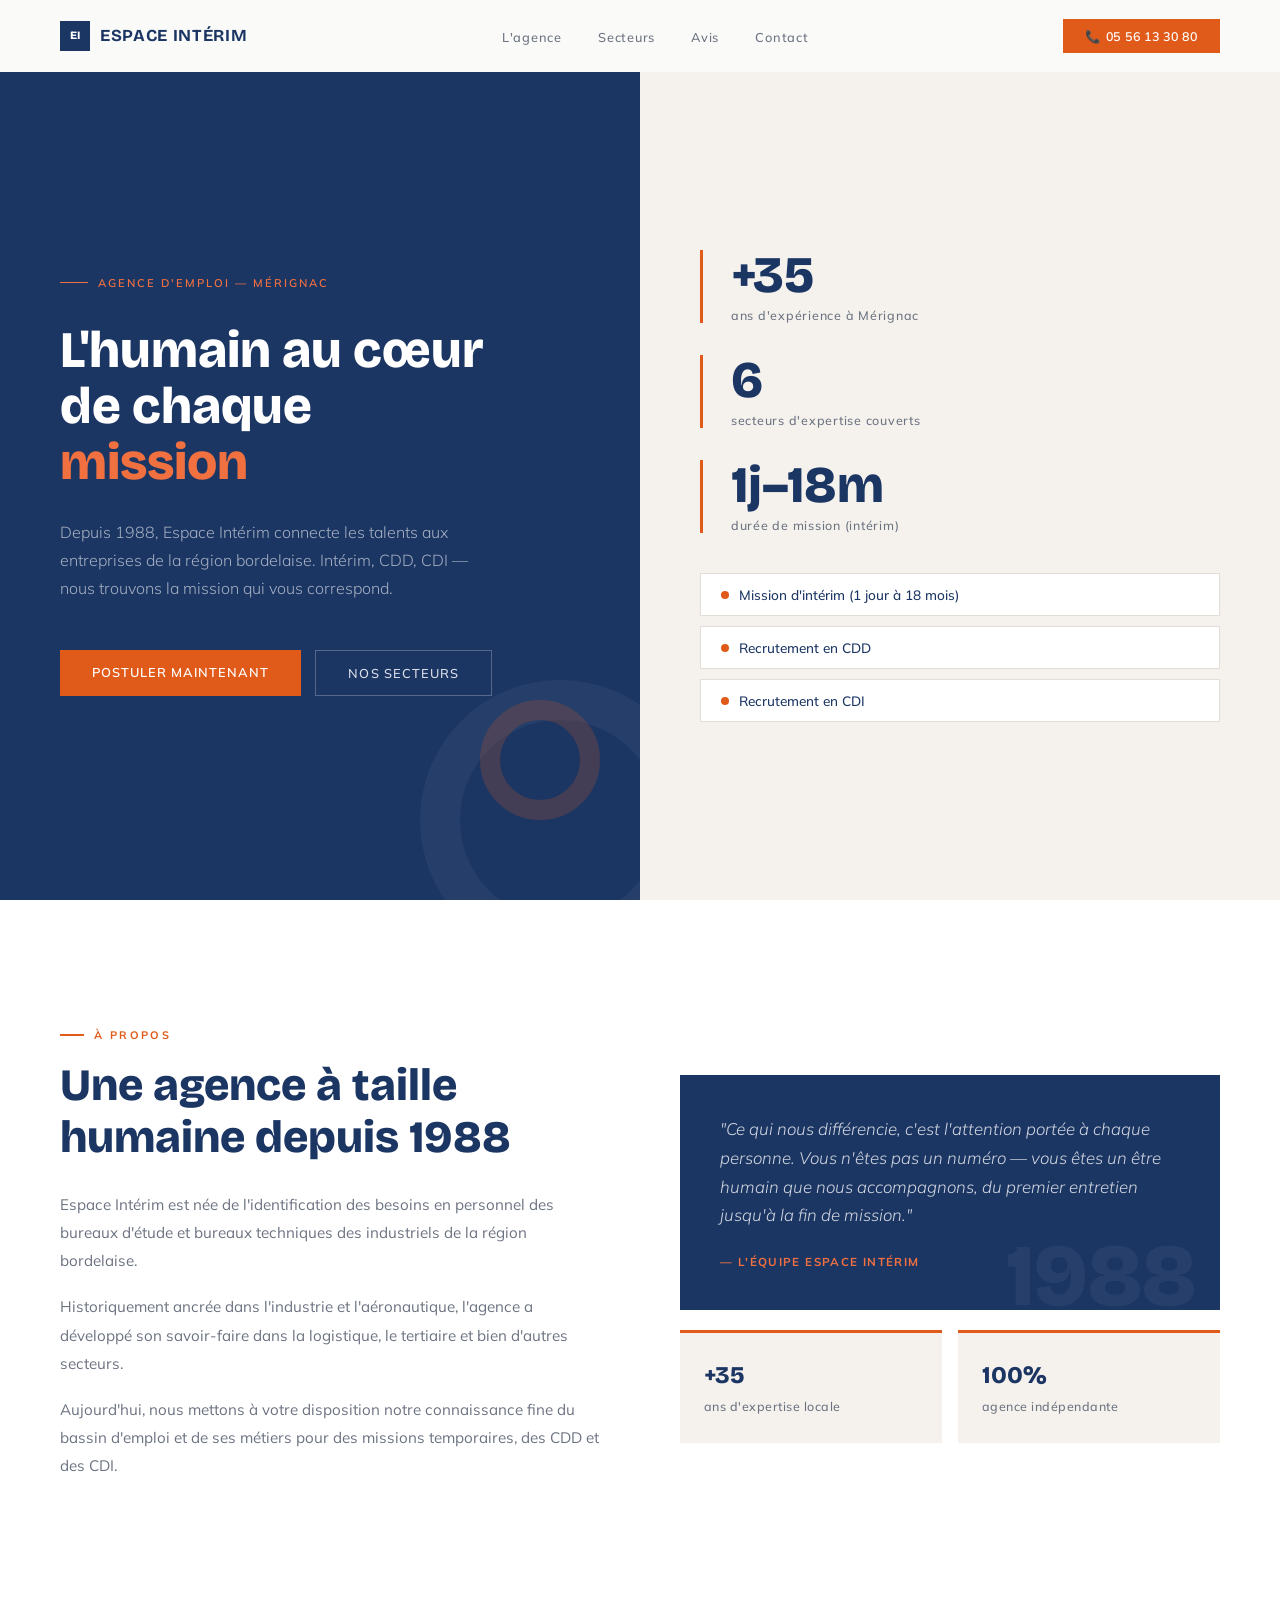
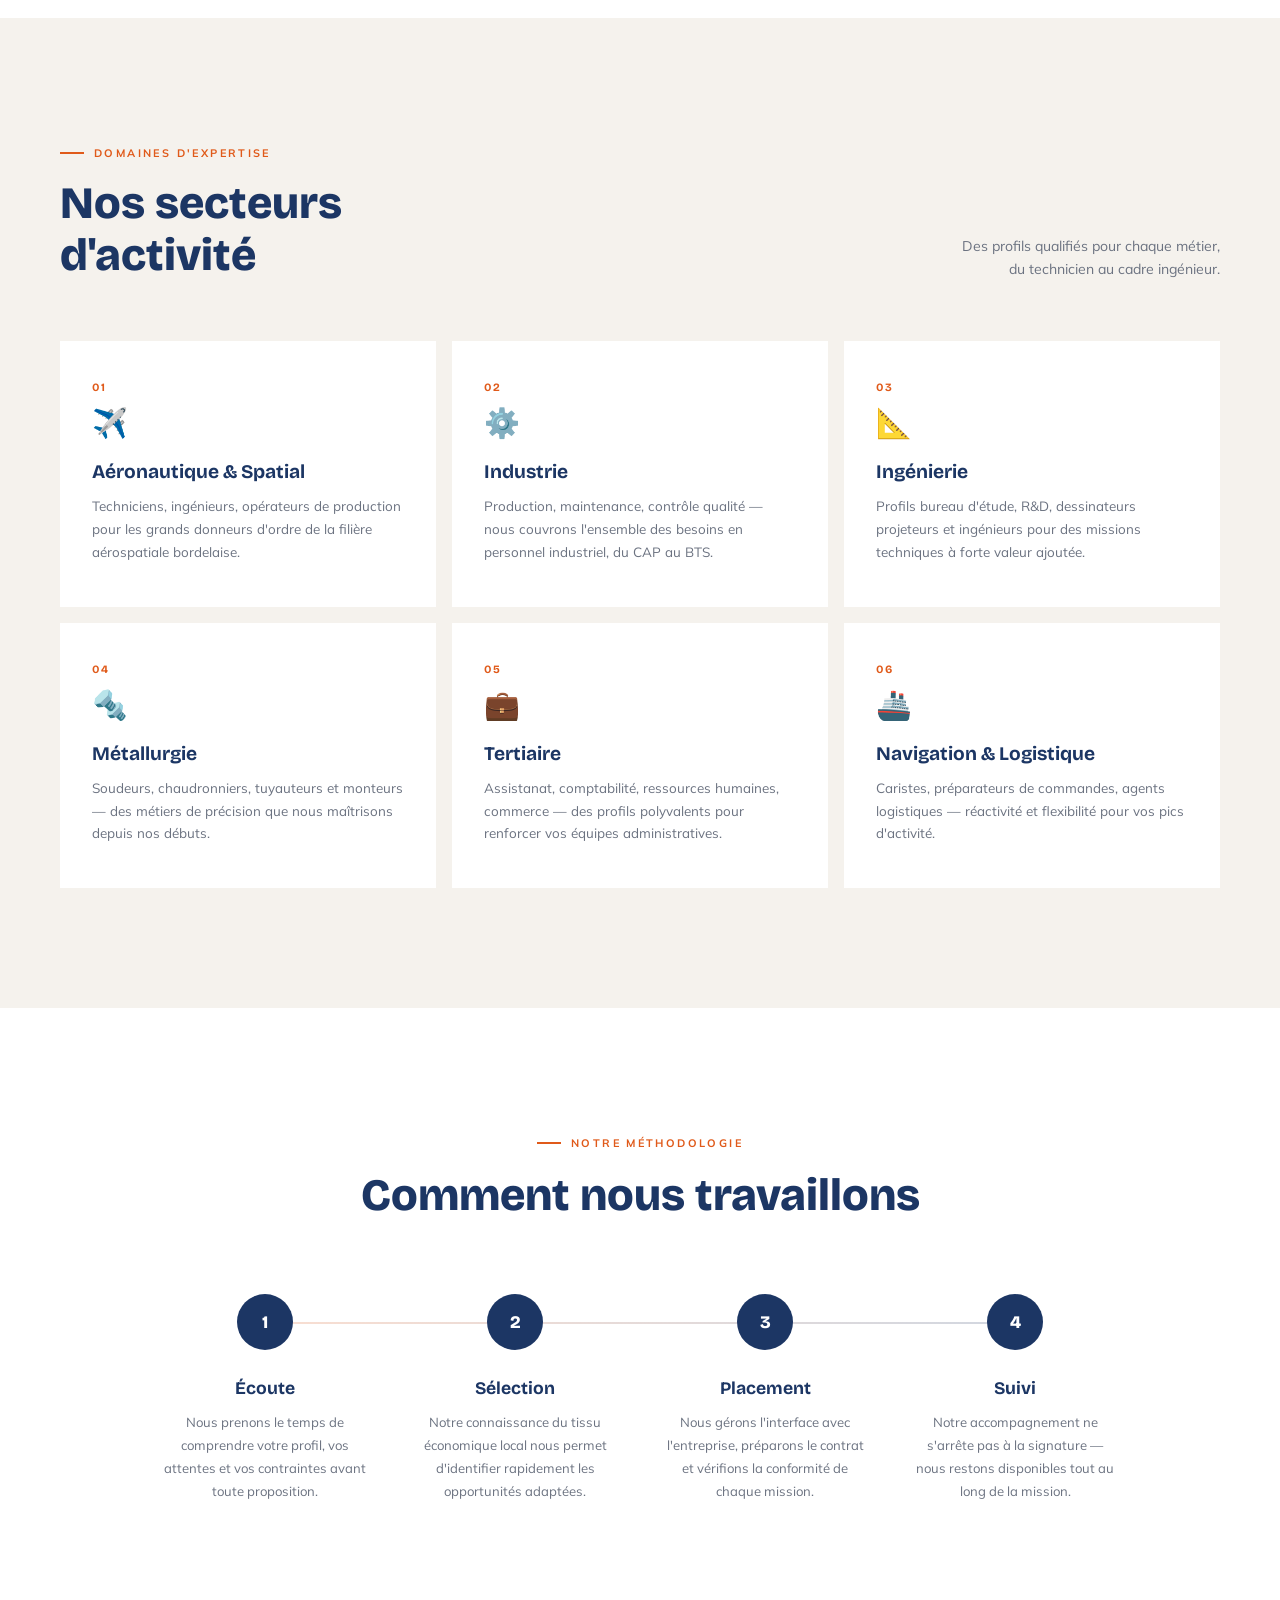
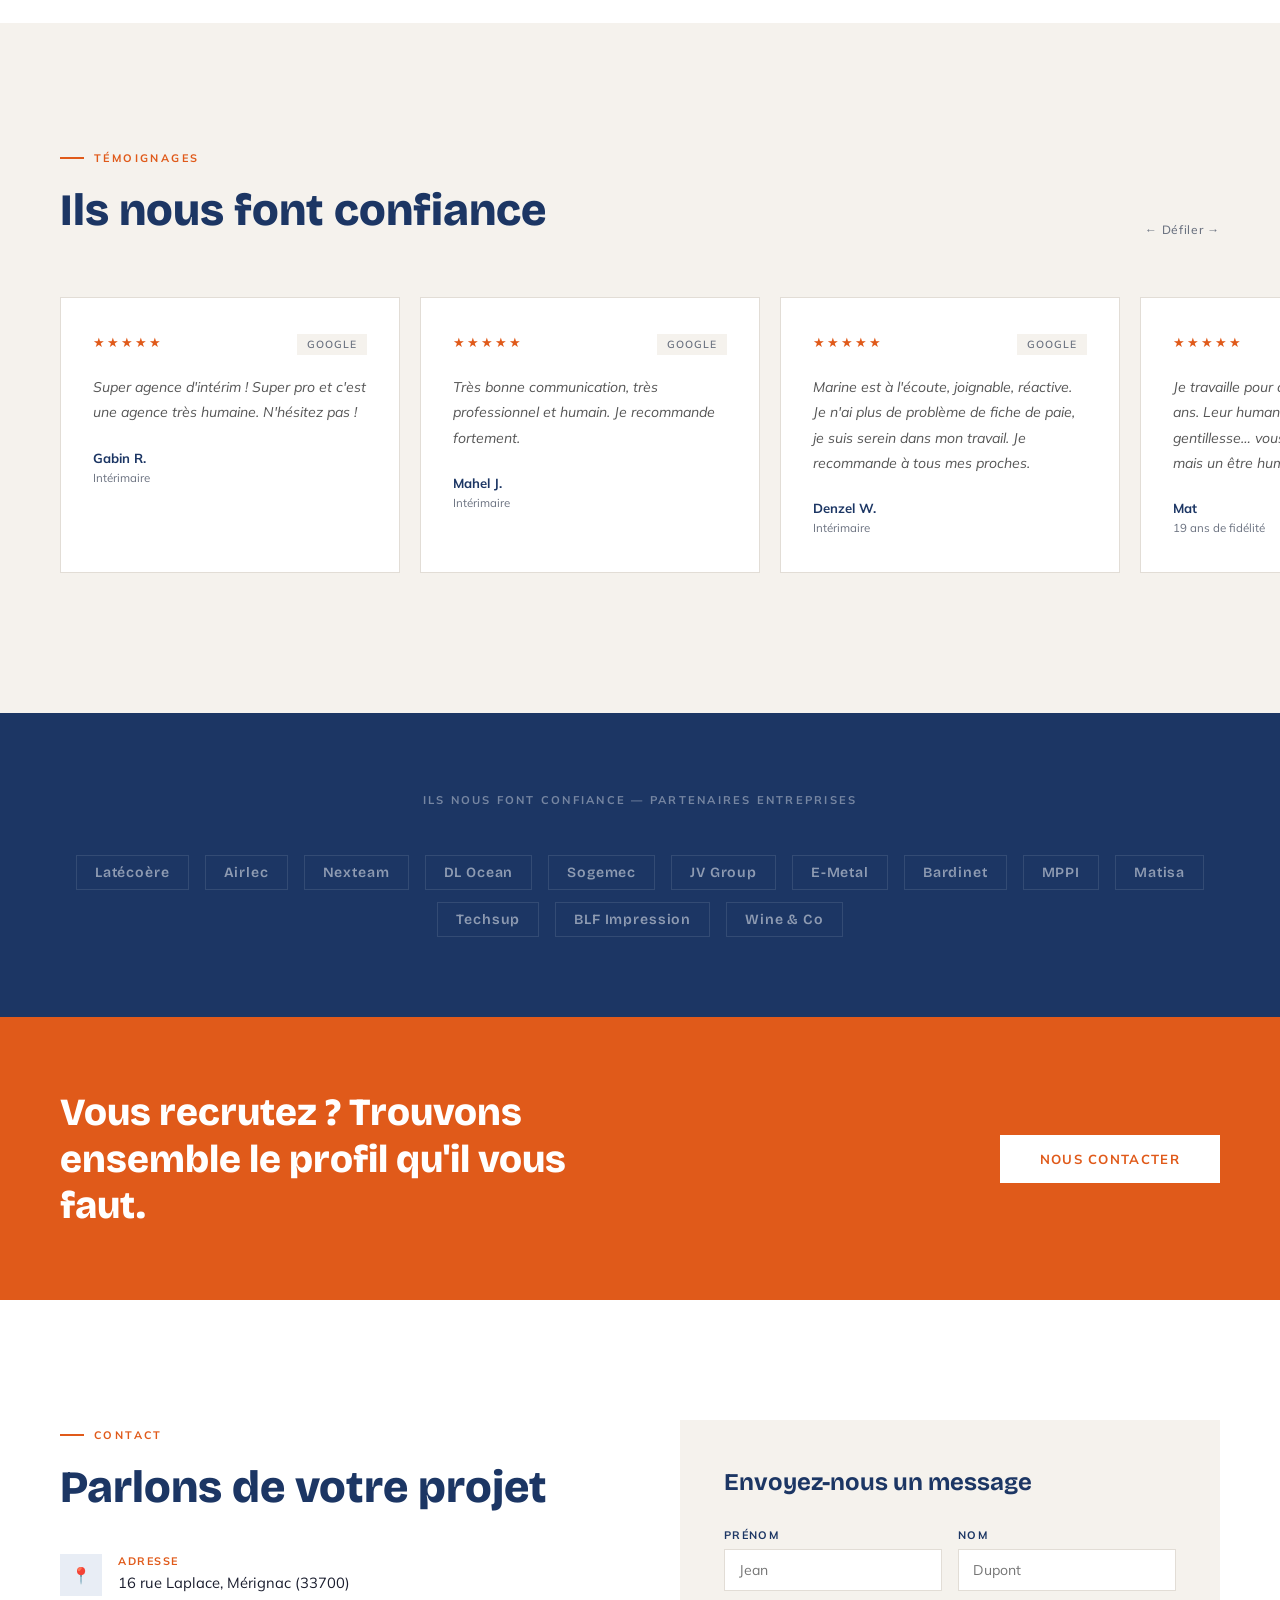
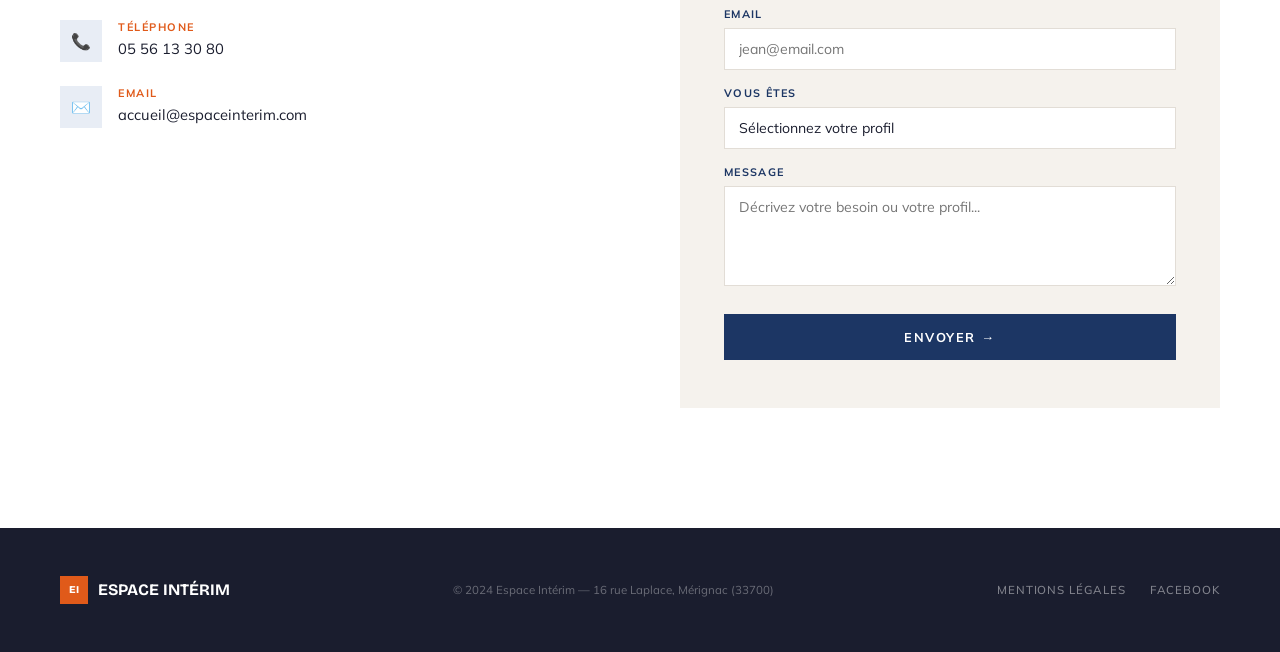
==== index.html @ ed3fef9f "Add files via upload" ====
<!DOCTYPE html>
<html lang="fr">
<head>
  <meta charset="UTF-8" />
  <meta name="viewport" content="width=device-width, initial-scale=1.0" />
  <title>Espace Intérim — Agence d'emploi à Mérignac</title>
  <link rel="preconnect" href="https://fonts.googleapis.com" />
  <link rel="preconnect" href="https://fonts.gstatic.com" crossorigin />
  <link href="https://fonts.googleapis.com/css2?family=Bricolage+Grotesque:opsz,wght@12..96,400;12..96,600;12..96,700;12..96,800&family=Mulish:ital,wght@0,300;0,400;0,500;1,300&display=swap" rel="stylesheet" />
  <style>
    *, *::before, *::after { box-sizing: border-box; margin: 0; padding: 0; }

    :root {
      --navy:    #1C3664;
      --navy2:   #274a8a;
      --navy-lt: #e8edf5;
      --orange:  #E05A1A;
      --orange2: #f07040;
      --sand:    #F5F2ED;
      --paper:   #FAFAF8;
      --white:   #ffffff;
      --ink:     #1a1d2e;
      --muted:   #6b7280;
      --border:  #e2ddd6;
      --serif:   'Bricolage Grotesque', sans-serif;
      --sans:    'Mulish', sans-serif;
    }

    html { scroll-behavior: smooth; }

    body {
      background: var(--paper);
      color: var(--ink);
      font-family: var(--sans);
      font-weight: 400;
      overflow-x: hidden;
    }

    /* ── NAV ── */
    nav {
      position: fixed; top: 0; left: 0; right: 0; z-index: 100;
      display: flex; align-items: center; justify-content: space-between;
      padding: 0 60px;
      height: 72px;
      background: rgba(250,250,248,0.92);
      backdrop-filter: blur(12px);
      border-bottom: 1px solid transparent;
      transition: border-color 0.3s, box-shadow 0.3s;
    }
    nav.scrolled {
      border-bottom-color: var(--border);
      box-shadow: 0 2px 20px rgba(28,54,100,0.06);
    }

    .nav-logo {
      font-family: var(--serif);
      font-size: 1.05rem;
      font-weight: 700;
      letter-spacing: 0.04em;
      color: var(--navy);
      text-decoration: none;
      display: flex; align-items: center; gap: 10px;
    }
    .logo-badge {
      width: 30px; height: 30px;
      background: var(--navy);
      display: flex; align-items: center; justify-content: center;
      flex-shrink: 0;
    }
    .logo-badge span {
      font-family: var(--serif);
      font-size: 0.7rem;
      font-weight: 800;
      color: white;
      letter-spacing: 0.02em;
    }

    .nav-links {
      display: flex; gap: 36px; list-style: none;
    }
    .nav-links a {
      font-size: 0.8rem;
      font-weight: 500;
      letter-spacing: 0.06em;
      color: var(--muted);
      text-decoration: none;
      transition: color 0.2s;
    }
    .nav-links a:hover { color: var(--navy); }

    .nav-cta {
      display: flex; align-items: center; gap: 8px;
      font-size: 0.78rem;
      font-weight: 600;
      letter-spacing: 0.06em;
      padding: 9px 22px;
      background: var(--orange);
      color: white;
      text-decoration: none;
      transition: background 0.2s, transform 0.15s;
    }
    .nav-cta:hover { background: var(--orange2); transform: translateY(-1px); }

    /* ── HERO ── */
    .hero {
      min-height: 100vh;
      display: grid;
      grid-template-columns: 1fr 1fr;
      padding-top: 72px;
    }

    .hero-left {
      background: var(--navy);
      padding: 80px 60px 80px 60px;
      display: flex; flex-direction: column; justify-content: center;
      position: relative; overflow: hidden;
    }

    /* subtle geometric bg */
    .hero-left::before {
      content: '';
      position: absolute; right: -60px; bottom: -60px;
      width: 280px; height: 280px;
      border: 40px solid rgba(255,255,255,0.04);
      border-radius: 50%;
    }
    .hero-left::after {
      content: '';
      position: absolute; right: 40px; bottom: 80px;
      width: 120px; height: 120px;
      border: 20px solid rgba(224,90,26,0.2);
      border-radius: 50%;
    }

    .hero-eyebrow {
      display: inline-flex; align-items: center; gap: 10px;
      font-size: 0.7rem;
      font-weight: 600;
      letter-spacing: 0.18em;
      text-transform: uppercase;
      color: var(--orange2);
      margin-bottom: 32px;
      opacity: 0; animation: fadeUp 0.7s 0.3s forwards;
    }
    .hero-eyebrow::before {
      content: '';
      display: inline-block; width: 28px; height: 1px;
      background: var(--orange2);
    }

    .hero-title {
      font-family: var(--serif);
      font-size: clamp(2.6rem, 4vw, 4rem);
      font-weight: 800;
      line-height: 1.1;
      color: white;
      margin-bottom: 28px;
      opacity: 0; animation: fadeUp 0.7s 0.5s forwards;
    }
    .hero-title .accent { color: var(--orange2); }

    .hero-sub {
      font-size: 1rem;
      font-weight: 300;
      line-height: 1.75;
      color: rgba(255,255,255,0.6);
      max-width: 420px;
      margin-bottom: 48px;
      opacity: 0; animation: fadeUp 0.7s 0.65s forwards;
    }

    .hero-actions {
      display: flex; gap: 14px; flex-wrap: wrap;
      opacity: 0; animation: fadeUp 0.7s 0.8s forwards;
    }
    .btn-orange {
      padding: 14px 32px;
      background: var(--orange);
      color: white;
      font-size: 0.8rem;
      font-weight: 600;
      letter-spacing: 0.08em;
      text-transform: uppercase;
      text-decoration: none;
      transition: background 0.2s, transform 0.15s;
    }
    .btn-orange:hover { background: var(--orange2); transform: translateY(-2px); }
    .btn-outline-white {
      padding: 14px 32px;
      border: 1.5px solid rgba(255,255,255,0.25);
      color: rgba(255,255,255,0.85);
      font-size: 0.8rem;
      font-weight: 500;
      letter-spacing: 0.08em;
      text-transform: uppercase;
      text-decoration: none;
      transition: border-color 0.2s, color 0.2s, transform 0.15s;
    }
    .btn-outline-white:hover { border-color: white; color: white; transform: translateY(-2px); }

    .hero-right {
      background: var(--sand);
      display: flex; flex-direction: column;
      padding: 80px 60px;
      justify-content: center; gap: 32px;
      opacity: 0; animation: fadeIn 0.9s 0.9s forwards;
    }

    .stat-row {
      display: flex; flex-direction: column; gap: 0;
      border-left: 3px solid var(--orange);
      padding-left: 28px;
    }
    .stat-num {
      font-family: var(--serif);
      font-size: 3.2rem;
      font-weight: 800;
      color: var(--navy);
      line-height: 1;
    }
    .stat-label {
      font-size: 0.78rem;
      font-weight: 500;
      letter-spacing: 0.06em;
      color: var(--muted);
      margin-top: 6px;
    }

    .hero-services {
      display: flex; flex-direction: column; gap: 10px;
      margin-top: 8px;
    }
    .service-pill {
      display: inline-flex; align-items: center; gap: 10px;
      background: white;
      border: 1px solid var(--border);
      padding: 12px 20px;
      font-size: 0.85rem;
      font-weight: 500;
      color: var(--navy);
      transition: border-color 0.2s, transform 0.15s;
    }
    .service-pill:hover { border-color: var(--navy); transform: translateX(4px); }
    .service-pill .pill-icon {
      width: 8px; height: 8px; border-radius: 50%;
      background: var(--orange); flex-shrink: 0;
    }

    @keyframes fadeUp {
      from { opacity: 0; transform: translateY(24px); }
      to   { opacity: 1; transform: translateY(0); }
    }
    @keyframes fadeIn {
      from { opacity: 0; } to { opacity: 1; }
    }

    /* ── SECTION BASE ── */
    section { position: relative; }
    .section-label {
      display: inline-flex; align-items: center; gap: 10px;
      font-size: 0.68rem;
      font-weight: 700;
      letter-spacing: 0.22em;
      text-transform: uppercase;
      color: var(--orange);
      margin-bottom: 18px;
    }
    .section-label::before {
      content: '';
      display: inline-block; width: 24px; height: 2px;
      background: var(--orange);
    }

    /* ── ABOUT ── */
    .about {
      padding: 120px 60px;
      display: grid;
      grid-template-columns: 1fr 1fr;
      gap: 80px;
      align-items: center;
      background: var(--white);
    }

    .about-text h2 {
      font-family: var(--serif);
      font-size: clamp(2rem, 3.5vw, 3rem);
      font-weight: 800;
      color: var(--navy);
      line-height: 1.15;
      margin-bottom: 28px;
    }
    .about-text p {
      font-size: 0.95rem;
      line-height: 1.85;
      color: var(--muted);
      margin-bottom: 18px;
    }

    .about-visual {
      display: flex; flex-direction: column; gap: 20px;
    }
    .about-card-main {
      background: var(--navy);
      color: white;
      padding: 40px 40px 40px 40px;
      position: relative; overflow: hidden;
    }
    .about-card-main::before {
      content: '1988';
      position: absolute; right: 24px; bottom: -10px;
      font-family: var(--serif);
      font-size: 5.5rem;
      font-weight: 800;
      color: rgba(255,255,255,0.05);
      line-height: 1;
      pointer-events: none;
    }
    .about-card-main blockquote {
      font-size: 1.05rem;
      font-weight: 300;
      font-style: italic;
      line-height: 1.7;
      color: rgba(255,255,255,0.8);
      font-family: var(--sans);
      margin-bottom: 20px;
    }
    .about-card-main cite {
      font-size: 0.72rem;
      font-weight: 700;
      letter-spacing: 0.12em;
      text-transform: uppercase;
      color: var(--orange2);
      font-style: normal;
    }

    .about-cards-row { display: grid; grid-template-columns: 1fr 1fr; gap: 16px; }
    .about-mini {
      background: var(--sand);
      padding: 28px 24px;
      border-top: 3px solid var(--orange);
    }
    .about-mini strong {
      display: block;
      font-family: var(--serif);
      font-size: 1.5rem;
      font-weight: 800;
      color: var(--navy);
      margin-bottom: 6px;
    }
    .about-mini span {
      font-size: 0.78rem;
      font-weight: 500;
      color: var(--muted);
      letter-spacing: 0.04em;
    }

    /* ── SECTORS ── */
    .sectors {
      padding: 120px 60px;
      background: var(--sand);
    }
    .sectors-top {
      display: flex; justify-content: space-between; align-items: flex-end;
      margin-bottom: 60px;
    }
    .sectors-top h2 {
      font-family: var(--serif);
      font-size: clamp(2rem, 3.5vw, 3rem);
      font-weight: 800;
      color: var(--navy);
      line-height: 1.15;
    }
    .sectors-top p {
      max-width: 260px; text-align: right;
      font-size: 0.88rem; color: var(--muted); line-height: 1.65;
    }

    .sectors-grid {
      display: grid;
      grid-template-columns: repeat(3, 1fr);
      gap: 16px;
    }
    .sector-card {
      background: var(--white);
      padding: 40px 32px;
      border-bottom: 3px solid transparent;
      transition: border-color 0.25s, transform 0.25s, box-shadow 0.25s;
      cursor: default;
    }
    .sector-card:hover {
      border-bottom-color: var(--orange);
      transform: translateY(-4px);
      box-shadow: 0 12px 40px rgba(28,54,100,0.1);
    }
    .sector-icon {
      font-size: 1.8rem;
      margin-bottom: 20px;
      display: block;
    }
    .sector-num {
      font-family: var(--serif);
      font-size: 0.7rem;
      font-weight: 700;
      letter-spacing: 0.14em;
      color: var(--orange);
      margin-bottom: 10px;
      display: block;
    }
    .sector-card h3 {
      font-family: var(--serif);
      font-size: 1.2rem;
      font-weight: 700;
      color: var(--navy);
      margin-bottom: 12px;
    }
    .sector-card p {
      font-size: 0.84rem;
      line-height: 1.7;
      color: var(--muted);
    }

    /* ── METHODOLOGY ── */
    .method {
      padding: 120px 60px;
      background: var(--white);
    }
    .method-inner {
      max-width: 1000px; margin: 0 auto; text-align: center;
    }
    .method-inner h2 {
      font-family: var(--serif);
      font-size: clamp(2rem, 3.5vw, 3rem);
      font-weight: 800;
      color: var(--navy);
      margin-bottom: 72px;
    }

    .method-steps {
      display: grid;
      grid-template-columns: repeat(4, 1fr);
      position: relative;
    }
    .method-steps::before {
      content: '';
      position: absolute;
      top: 28px; left: 12.5%; right: 12.5%;
      height: 2px;
      background: linear-gradient(to right, var(--orange), var(--navy));
      opacity: 0.2;
    }

    .method-step { padding: 0 24px; }
    .step-dot {
      width: 56px; height: 56px;
      background: var(--navy);
      border-radius: 50%;
      display: flex; align-items: center; justify-content: center;
      margin: 0 auto 28px;
      position: relative; z-index: 1;
      transition: background 0.2s;
    }
    .method-step:hover .step-dot { background: var(--orange); }
    .step-dot span {
      font-family: var(--serif);
      font-size: 1.1rem;
      font-weight: 800;
      color: white;
    }
    .method-step h3 {
      font-family: var(--serif);
      font-size: 1.1rem;
      font-weight: 700;
      color: var(--navy);
      margin-bottom: 12px;
    }
    .method-step p {
      font-size: 0.82rem;
      line-height: 1.75;
      color: var(--muted);
    }

    /* ── REVIEWS ── */
    .reviews {
      padding: 120px 0;
      background: var(--sand);
      overflow: hidden;
    }
    .reviews-header {
      padding: 0 60px;
      display: flex; justify-content: space-between; align-items: flex-end;
      margin-bottom: 52px;
    }
    .reviews-header h2 {
      font-family: var(--serif);
      font-size: clamp(2rem, 3.5vw, 3rem);
      font-weight: 800;
      color: var(--navy);
    }
    .reviews-scroll-hint {
      font-size: 0.75rem;
      font-weight: 500;
      color: var(--muted);
      letter-spacing: 0.06em;
    }

    .reviews-track {
      display: flex; gap: 20px;
      padding: 8px 60px 20px;
      overflow-x: auto; scrollbar-width: none;
    }
    .reviews-track::-webkit-scrollbar { display: none; }

    .review-card {
      flex: 0 0 340px;
      background: var(--white);
      border: 1px solid var(--border);
      padding: 36px 32px;
      transition: box-shadow 0.2s, transform 0.2s;
    }
    .review-card:hover {
      box-shadow: 0 8px 32px rgba(28,54,100,0.1);
      transform: translateY(-3px);
    }
    .review-card-top {
      display: flex; justify-content: space-between; align-items: flex-start;
      margin-bottom: 20px;
    }
    .stars { color: var(--orange); font-size: 0.8rem; letter-spacing: 2px; }
    .review-source {
      font-size: 0.65rem;
      font-weight: 600;
      letter-spacing: 0.1em;
      text-transform: uppercase;
      color: var(--muted);
      background: var(--sand);
      padding: 4px 10px;
    }
    .review-text {
      font-size: 0.88rem;
      line-height: 1.8;
      color: #555;
      font-style: italic;
      margin-bottom: 24px;
    }
    .review-author strong {
      display: block;
      font-size: 0.82rem;
      font-weight: 700;
      color: var(--navy);
    }
    .review-author span {
      font-size: 0.72rem;
      color: var(--muted);
    }

    /* ── CLIENTS ── */
    .clients {
      padding: 80px 60px;
      background: var(--navy);
      text-align: center;
    }
    .clients-label {
      font-size: 0.7rem;
      font-weight: 700;
      letter-spacing: 0.2em;
      text-transform: uppercase;
      color: rgba(255,255,255,0.4);
      margin-bottom: 48px;
    }
    .clients-logos {
      display: flex; flex-wrap: wrap;
      gap: 12px 16px;
      justify-content: center;
    }
    .client-pill {
      font-family: var(--serif);
      font-size: 0.88rem;
      font-weight: 600;
      letter-spacing: 0.06em;
      color: rgba(255,255,255,0.5);
      padding: 8px 18px;
      border: 1px solid rgba(255,255,255,0.1);
      transition: color 0.2s, border-color 0.2s, background 0.2s;
      cursor: default;
    }
    .client-pill:hover {
      color: white;
      border-color: rgba(224,90,26,0.6);
      background: rgba(224,90,26,0.08);
    }

    /* ── CTA BAND ── */
    .cta-band {
      background: var(--orange);
      padding: 72px 60px;
      display: flex; align-items: center; justify-content: space-between; gap: 40px;
      flex-wrap: wrap;
    }
    .cta-band h2 {
      font-family: var(--serif);
      font-size: clamp(1.6rem, 3vw, 2.4rem);
      font-weight: 800;
      color: white;
      line-height: 1.2;
      max-width: 520px;
    }
    .btn-white {
      padding: 16px 40px;
      background: white;
      color: var(--orange);
      font-size: 0.82rem;
      font-weight: 700;
      letter-spacing: 0.1em;
      text-transform: uppercase;
      text-decoration: none;
      white-space: nowrap;
      transition: background 0.2s, transform 0.15s;
      flex-shrink: 0;
    }
    .btn-white:hover { background: var(--sand); transform: translateY(-2px); }

    /* ── CONTACT ── */
    .contact {
      padding: 120px 60px;
      background: var(--white);
      display: grid;
      grid-template-columns: 1fr 1fr;
      gap: 80px;
      align-items: start;
    }
    .contact-left h2 {
      font-family: var(--serif);
      font-size: clamp(2rem, 3.5vw, 3rem);
      font-weight: 800;
      color: var(--navy);
      margin-bottom: 40px;
    }
    .contact-info { display: flex; flex-direction: column; gap: 24px; }
    .contact-item {
      display: flex; align-items: flex-start; gap: 16px;
    }
    .contact-icon {
      width: 42px; height: 42px;
      background: var(--navy-lt);
      display: flex; align-items: center; justify-content: center;
      flex-shrink: 0; font-size: 1rem;
    }
    .contact-item-text strong {
      display: block;
      font-size: 0.68rem;
      font-weight: 700;
      letter-spacing: 0.14em;
      text-transform: uppercase;
      color: var(--orange);
      margin-bottom: 4px;
    }
    .contact-item-text span {
      font-size: 0.92rem;
      color: var(--ink);
    }
    .contact-item-text a { color: inherit; text-decoration: none; }
    .contact-item-text a:hover { color: var(--navy); }

    .contact-form {
      background: var(--sand);
      padding: 48px 44px;
    }
    .contact-form h3 {
      font-family: var(--serif);
      font-size: 1.5rem;
      font-weight: 700;
      color: var(--navy);
      margin-bottom: 32px;
    }
    .form-row { display: grid; grid-template-columns: 1fr 1fr; gap: 16px; }
    .form-group { margin-bottom: 16px; }
    .form-group label {
      display: block;
      font-size: 0.68rem;
      font-weight: 700;
      letter-spacing: 0.12em;
      text-transform: uppercase;
      color: var(--navy);
      margin-bottom: 7px;
    }
    .form-group input,
    .form-group select,
    .form-group textarea {
      width: 100%;
      background: white;
      border: 1.5px solid var(--border);
      padding: 11px 14px;
      color: var(--ink);
      font-family: var(--sans);
      font-size: 0.88rem;
      outline: none;
      transition: border-color 0.2s;
      -webkit-appearance: none;
    }
    .form-group input:focus,
    .form-group select:focus,
    .form-group textarea:focus {
      border-color: var(--navy);
    }
    .form-group textarea { resize: vertical; min-height: 100px; }
    .form-submit {
      width: 100%; margin-top: 8px;
      padding: 15px;
      background: var(--navy);
      color: white;
      border: none;
      font-family: var(--sans);
      font-size: 0.8rem;
      font-weight: 700;
      letter-spacing: 0.12em;
      text-transform: uppercase;
      cursor: pointer;
      transition: background 0.2s;
    }
    .form-submit:hover { background: var(--navy2); }

    /* ── FOOTER ── */
    footer {
      background: var(--ink);
      padding: 48px 60px;
      display: flex; align-items: center; justify-content: space-between;
      flex-wrap: wrap; gap: 24px;
    }
    .footer-logo {
      font-family: var(--serif);
      font-size: 1rem;
      font-weight: 700;
      color: white;
      display: flex; align-items: center; gap: 10px;
    }
    .footer-logo .fb {
      width: 28px; height: 28px; background: var(--orange);
      display: flex; align-items: center; justify-content: center;
      font-size: 0.65rem; font-weight: 800; color: white;
    }
    .footer-copy { font-size: 0.72rem; color: rgba(255,255,255,0.35); }
    .footer-links { display: flex; gap: 24px; }
    .footer-links a {
      font-size: 0.72rem;
      font-weight: 500;
      letter-spacing: 0.08em;
      text-transform: uppercase;
      color: rgba(255,255,255,0.45);
      text-decoration: none;
      transition: color 0.2s;
    }
    .footer-links a:hover { color: var(--orange2); }

    /* ── REVEAL ── */
    .reveal {
      opacity: 0; transform: translateY(32px);
      transition: opacity 0.7s ease, transform 0.7s ease;
    }
    .reveal.visible { opacity: 1; transform: translateY(0); }

    /* ── MOBILE ── */
    @media (max-width: 960px) {
      nav { padding: 0 24px; }
      .nav-links { display: none; }
      .hero { grid-template-columns: 1fr; }
      .hero-left { padding: 60px 28px; }
      .hero-right { padding: 52px 28px; }
      .about, .contact { grid-template-columns: 1fr; gap: 52px; padding: 80px 28px; }
      .sectors { padding: 80px 28px; }
      .sectors-top { flex-direction: column; align-items: flex-start; gap: 16px; }
      .sectors-top p { text-align: left; max-width: 100%; }
      .sectors-grid { grid-template-columns: 1fr; gap: 12px; }
      .method { padding: 80px 28px; }
      .method-steps { grid-template-columns: 1fr 1fr; gap: 40px; }
      .method-steps::before { display: none; }
      .reviews-header { padding: 0 28px; flex-direction: column; align-items: flex-start; gap: 12px; }
      .reviews-track { padding: 8px 28px 20px; }
      .clients { padding: 60px 28px; }
      .cta-band { padding: 52px 28px; flex-direction: column; }
      .contact-form { padding: 36px 28px; }
      .form-row { grid-template-columns: 1fr; }
      footer { padding: 40px 28px; flex-direction: column; text-align: center; }
    }
  </style>
</head>
<body>

  <!-- NAV -->
  <nav id="nav">
    <a href="#" class="nav-logo">
      <div class="logo-badge"><span>EI</span></div>
      ESPACE INTÉRIM
    </a>
    <ul class="nav-links">
      <li><a href="#about">L'agence</a></li>
      <li><a href="#sectors">Secteurs</a></li>
      <li><a href="#reviews">Avis</a></li>
      <li><a href="#contact">Contact</a></li>
    </ul>
    <a href="tel:0556133080" class="nav-cta">📞 05 56 13 30 80</a>
  </nav>

  <!-- HERO -->
  <section class="hero">
    <div class="hero-left">
      <p class="hero-eyebrow">Agence d'emploi — Mérignac</p>
      <h1 class="hero-title">
        L'humain au cœur<br />de chaque<br /><span class="accent">mission</span>
      </h1>
      <p class="hero-sub">
        Depuis 1988, Espace Intérim connecte les talents aux entreprises de la région bordelaise. Intérim, CDD, CDI — nous trouvons la mission qui vous correspond.
      </p>
      <div class="hero-actions">
        <a href="#contact" class="btn-orange">Postuler maintenant</a>
        <a href="#sectors" class="btn-outline-white">Nos secteurs</a>
      </div>
    </div>

    <div class="hero-right">
      <div class="stat-row">
        <div class="stat-num">+35</div>
        <div class="stat-label">ans d'expérience à Mérignac</div>
      </div>
      <div class="stat-row">
        <div class="stat-num">6</div>
        <div class="stat-label">secteurs d'expertise couverts</div>
      </div>
      <div class="stat-row">
        <div class="stat-num">1j–18m</div>
        <div class="stat-label">durée de mission (intérim)</div>
      </div>
      <div class="hero-services">
        <div class="service-pill">
          <div class="pill-icon"></div>
          Mission d'intérim (1 jour à 18 mois)
        </div>
        <div class="service-pill">
          <div class="pill-icon"></div>
          Recrutement en CDD
        </div>
        <div class="service-pill">
          <div class="pill-icon"></div>
          Recrutement en CDI
        </div>
      </div>
    </div>
  </section>

  <!-- ABOUT -->
  <section class="about" id="about">
    <div class="about-text reveal">
      <div class="section-label">À propos</div>
      <h2>Une agence à taille humaine depuis 1988</h2>
      <p>
        Espace Intérim est née de l'identification des besoins en personnel des bureaux d'étude et bureaux techniques des industriels de la région bordelaise.
      </p>
      <p>
        Historiquement ancrée dans l'industrie et l'aéronautique, l'agence a développé son savoir-faire dans la logistique, le tertiaire et bien d'autres secteurs.
      </p>
      <p>
        Aujourd'hui, nous mettons à votre disposition notre connaissance fine du bassin d'emploi et de ses métiers pour des missions temporaires, des CDD et des CDI.
      </p>
    </div>
    <div class="about-visual reveal">
      <div class="about-card-main">
        <blockquote>
          "Ce qui nous différencie, c'est l'attention portée à chaque personne. Vous n'êtes pas un numéro — vous êtes un être humain que nous accompagnons, du premier entretien jusqu'à la fin de mission."
        </blockquote>
        <cite>— L'équipe Espace Intérim</cite>
      </div>
      <div class="about-cards-row">
        <div class="about-mini">
          <strong>+35</strong>
          <span>ans d'expertise locale</span>
        </div>
        <div class="about-mini">
          <strong>100%</strong>
          <span>agence indépendante</span>
        </div>
      </div>
    </div>
  </section>

  <!-- SECTORS -->
  <section class="sectors" id="sectors">
    <div class="sectors-top reveal">
      <div>
        <div class="section-label">Domaines d'expertise</div>
        <h2>Nos secteurs<br />d'activité</h2>
      </div>
      <p>Des profils qualifiés pour chaque métier, du technicien au cadre ingénieur.</p>
    </div>
    <div class="sectors-grid">
      <div class="sector-card reveal">
        <span class="sector-num">01</span>
        <span class="sector-icon">✈️</span>
        <h3>Aéronautique & Spatial</h3>
        <p>Techniciens, ingénieurs, opérateurs de production pour les grands donneurs d'ordre de la filière aérospatiale bordelaise.</p>
      </div>
      <div class="sector-card reveal">
        <span class="sector-num">02</span>
        <span class="sector-icon">⚙️</span>
        <h3>Industrie</h3>
        <p>Production, maintenance, contrôle qualité — nous couvrons l'ensemble des besoins en personnel industriel, du CAP au BTS.</p>
      </div>
      <div class="sector-card reveal">
        <span class="sector-num">03</span>
        <span class="sector-icon">📐</span>
        <h3>Ingénierie</h3>
        <p>Profils bureau d'étude, R&D, dessinateurs projeteurs et ingénieurs pour des missions techniques à forte valeur ajoutée.</p>
      </div>
      <div class="sector-card reveal">
        <span class="sector-num">04</span>
        <span class="sector-icon">🔩</span>
        <h3>Métallurgie</h3>
        <p>Soudeurs, chaudronniers, tuyauteurs et monteurs — des métiers de précision que nous maîtrisons depuis nos débuts.</p>
      </div>
      <div class="sector-card reveal">
        <span class="sector-num">05</span>
        <span class="sector-icon">💼</span>
        <h3>Tertiaire</h3>
        <p>Assistanat, comptabilité, ressources humaines, commerce — des profils polyvalents pour renforcer vos équipes administratives.</p>
      </div>
      <div class="sector-card reveal">
        <span class="sector-num">06</span>
        <span class="sector-icon">🚢</span>
        <h3>Navigation & Logistique</h3>
        <p>Caristes, préparateurs de commandes, agents logistiques — réactivité et flexibilité pour vos pics d'activité.</p>
      </div>
    </div>
  </section>

  <!-- METHODOLOGY -->
  <section class="method" id="method">
    <div class="method-inner">
      <div class="section-label" style="justify-content:center;">Notre méthodologie</div>
      <h2 class="reveal">Comment nous travaillons</h2>
      <div class="method-steps">
        <div class="method-step reveal">
          <div class="step-dot"><span>1</span></div>
          <h3>Écoute</h3>
          <p>Nous prenons le temps de comprendre votre profil, vos attentes et vos contraintes avant toute proposition.</p>
        </div>
        <div class="method-step reveal">
          <div class="step-dot"><span>2</span></div>
          <h3>Sélection</h3>
          <p>Notre connaissance du tissu économique local nous permet d'identifier rapidement les opportunités adaptées.</p>
        </div>
        <div class="method-step reveal">
          <div class="step-dot"><span>3</span></div>
          <h3>Placement</h3>
          <p>Nous gérons l'interface avec l'entreprise, préparons le contrat et vérifions la conformité de chaque mission.</p>
        </div>
        <div class="method-step reveal">
          <div class="step-dot"><span>4</span></div>
          <h3>Suivi</h3>
          <p>Notre accompagnement ne s'arrête pas à la signature — nous restons disponibles tout au long de la mission.</p>
        </div>
      </div>
    </div>
  </section>

  <!-- REVIEWS -->
  <section class="reviews" id="reviews">
    <div class="reviews-header reveal">
      <div>
        <div class="section-label">Témoignages</div>
        <h2>Ils nous font confiance</h2>
      </div>
      <span class="reviews-scroll-hint">← Défiler →</span>
    </div>
    <div class="reviews-track">
      <div class="review-card">
        <div class="review-card-top">
          <div class="stars">★★★★★</div>
          <span class="review-source">Google</span>
        </div>
        <p class="review-text">Super agence d'intérim ! Super pro et c'est une agence très humaine. N'hésitez pas !</p>
        <div class="review-author"><strong>Gabin R.</strong><span>Intérimaire</span></div>
      </div>
      <div class="review-card">
        <div class="review-card-top">
          <div class="stars">★★★★★</div>
          <span class="review-source">Google</span>
        </div>
        <p class="review-text">Très bonne communication, très professionnel et humain. Je recommande fortement.</p>
        <div class="review-author"><strong>Mahel J.</strong><span>Intérimaire</span></div>
      </div>
      <div class="review-card">
        <div class="review-card-top">
          <div class="stars">★★★★★</div>
          <span class="review-source">Google</span>
        </div>
        <p class="review-text">Marine est à l'écoute, joignable, réactive. Je n'ai plus de problème de fiche de paie, je suis serein dans mon travail. Je recommande à tous mes proches.</p>
        <div class="review-author"><strong>Denzel W.</strong><span>Intérimaire</span></div>
      </div>
      <div class="review-card">
        <div class="review-card-top">
          <div class="stars">★★★★★</div>
          <span class="review-source">Google</span>
        </div>
        <p class="review-text">Je travaille pour cette agence depuis 19 ans. Leur humanisme, dévouement, gentillesse… vous ne serez pas un numéro, mais un être humain respecté.</p>
        <div class="review-author"><strong>Mat</strong><span>19 ans de fidélité</span></div>
      </div>
      <div class="review-card">
        <div class="review-card-top">
          <div class="stars">★★★★★</div>
          <span class="review-source">Google</span>
        </div>
        <p class="review-text">Laetitia et Marine, en plus d'être sympas, sont très compétentes et se plient en quatre pour vous rendre service. Je quitte avec regret après mon CDI !</p>
        <div class="review-author"><strong>Bastien F.</strong><span>CDI obtenu via l'agence</span></div>
      </div>
      <div class="review-card">
        <div class="review-card-top">
          <div class="stars">★★★★★</div>
          <span class="review-source">Google</span>
        </div>
        <p class="review-text">J'ai eu 2 CDI grâce à Espace Intérim, dont un qui a duré 7 ans. Je recommande vraiment, les yeux fermés.</p>
        <div class="review-author"><strong>Aleck S.</strong><span>2 CDI obtenus</span></div>
      </div>
      <div class="review-card">
        <div class="review-card-top">
          <div class="stars">★★★★★</div>
          <span class="review-source">Google</span>
        </div>
        <p class="review-text">Une des seules boîtes qui prend le temps pour vous, vous accompagne du début à la fin. Il est rare de trouver des personnes aussi dévouées.</p>
        <div class="review-author"><strong>Margaux G.</strong><span>Intérimaire</span></div>
      </div>
    </div>
  </section>

  <!-- CLIENTS -->
  <section class="clients">
    <p class="clients-label">Ils nous font confiance — partenaires entreprises</p>
    <div class="clients-logos">
      <div class="client-pill">Latécoère</div>
      <div class="client-pill">Airlec</div>
      <div class="client-pill">Nexteam</div>
      <div class="client-pill">DL Ocean</div>
      <div class="client-pill">Sogemec</div>
      <div class="client-pill">JV Group</div>
      <div class="client-pill">E-Metal</div>
      <div class="client-pill">Bardinet</div>
      <div class="client-pill">MPPI</div>
      <div class="client-pill">Matisa</div>
      <div class="client-pill">Techsup</div>
      <div class="client-pill">BLF Impression</div>
      <div class="client-pill">Wine & Co</div>
    </div>
  </section>

  <!-- CTA BAND -->
  <section class="cta-band">
    <h2>Vous recrutez ? Trouvons ensemble le profil qu'il vous faut.</h2>
    <a href="#contact" class="btn-white">Nous contacter</a>
  </section>

  <!-- CONTACT -->
  <section class="contact" id="contact">
    <div class="contact-left reveal">
      <div class="section-label">Contact</div>
      <h2>Parlons de votre projet</h2>
      <div class="contact-info">
        <div class="contact-item">
          <div class="contact-icon">📍</div>
          <div class="contact-item-text">
            <strong>Adresse</strong>
            <span>16 rue Laplace, Mérignac (33700)</span>
          </div>
        </div>
        <div class="contact-item">
          <div class="contact-icon">📞</div>
          <div class="contact-item-text">
            <strong>Téléphone</strong>
            <span><a href="tel:0556133080">05 56 13 30 80</a></span>
          </div>
        </div>
        <div class="contact-item">
          <div class="contact-icon">✉️</div>
          <div class="contact-item-text">
            <strong>Email</strong>
            <span><a href="mailto:accueil@espaceinterim.com">accueil@espaceinterim.com</a></span>
          </div>
        </div>
      </div>
    </div>
    <div class="contact-form reveal">
      <h3>Envoyez-nous un message</h3>
      <div class="form-row">
        <div class="form-group">
          <label>Prénom</label>
          <input type="text" placeholder="Jean" />
        </div>
        <div class="form-group">
          <label>Nom</label>
          <input type="text" placeholder="Dupont" />
        </div>
      </div>
      <div class="form-group">
        <label>Email</label>
        <input type="email" placeholder="jean@email.com" />
      </div>
      <div class="form-group">
        <label>Vous êtes</label>
        <select>
          <option value="">Sélectionnez votre profil</option>
          <option>Candidat en recherche d'emploi</option>
          <option>Entreprise cherchant des profils</option>
        </select>
      </div>
      <div class="form-group">
        <label>Message</label>
        <textarea placeholder="Décrivez votre besoin ou votre profil..."></textarea>
      </div>
      <button class="form-submit" onclick="alert('Merci ! Nous vous recontacterons très prochainement.')">Envoyer →</button>
    </div>
  </section>

  <!-- FOOTER -->
  <footer>
    <div class="footer-logo">
      <div class="fb">EI</div>
      ESPACE INTÉRIM
    </div>
    <p class="footer-copy">© 2024 Espace Intérim — 16 rue Laplace, Mérignac (33700)</p>
    <div class="footer-links">
      <a href="#">Mentions légales</a>
      <a href="https://www.facebook.com/Espace.Interim.Merignac/" target="_blank">Facebook</a>
    </div>
  </footer>

  <script>
    // Nav scroll
    const nav = document.getElementById('nav');
    window.addEventListener('scroll', () => {
      nav.classList.toggle('scrolled', window.scrollY > 40);
    });

    // Reveal on scroll
    const io = new IntersectionObserver((entries) => {
      entries.forEach(e => {
        if (e.isIntersecting) { e.target.classList.add('visible'); io.unobserve(e.target); }
      });
    }, { threshold: 0.1 });
    document.querySelectorAll('.reveal').forEach(el => io.observe(el));
  </script>
</body>
</html>
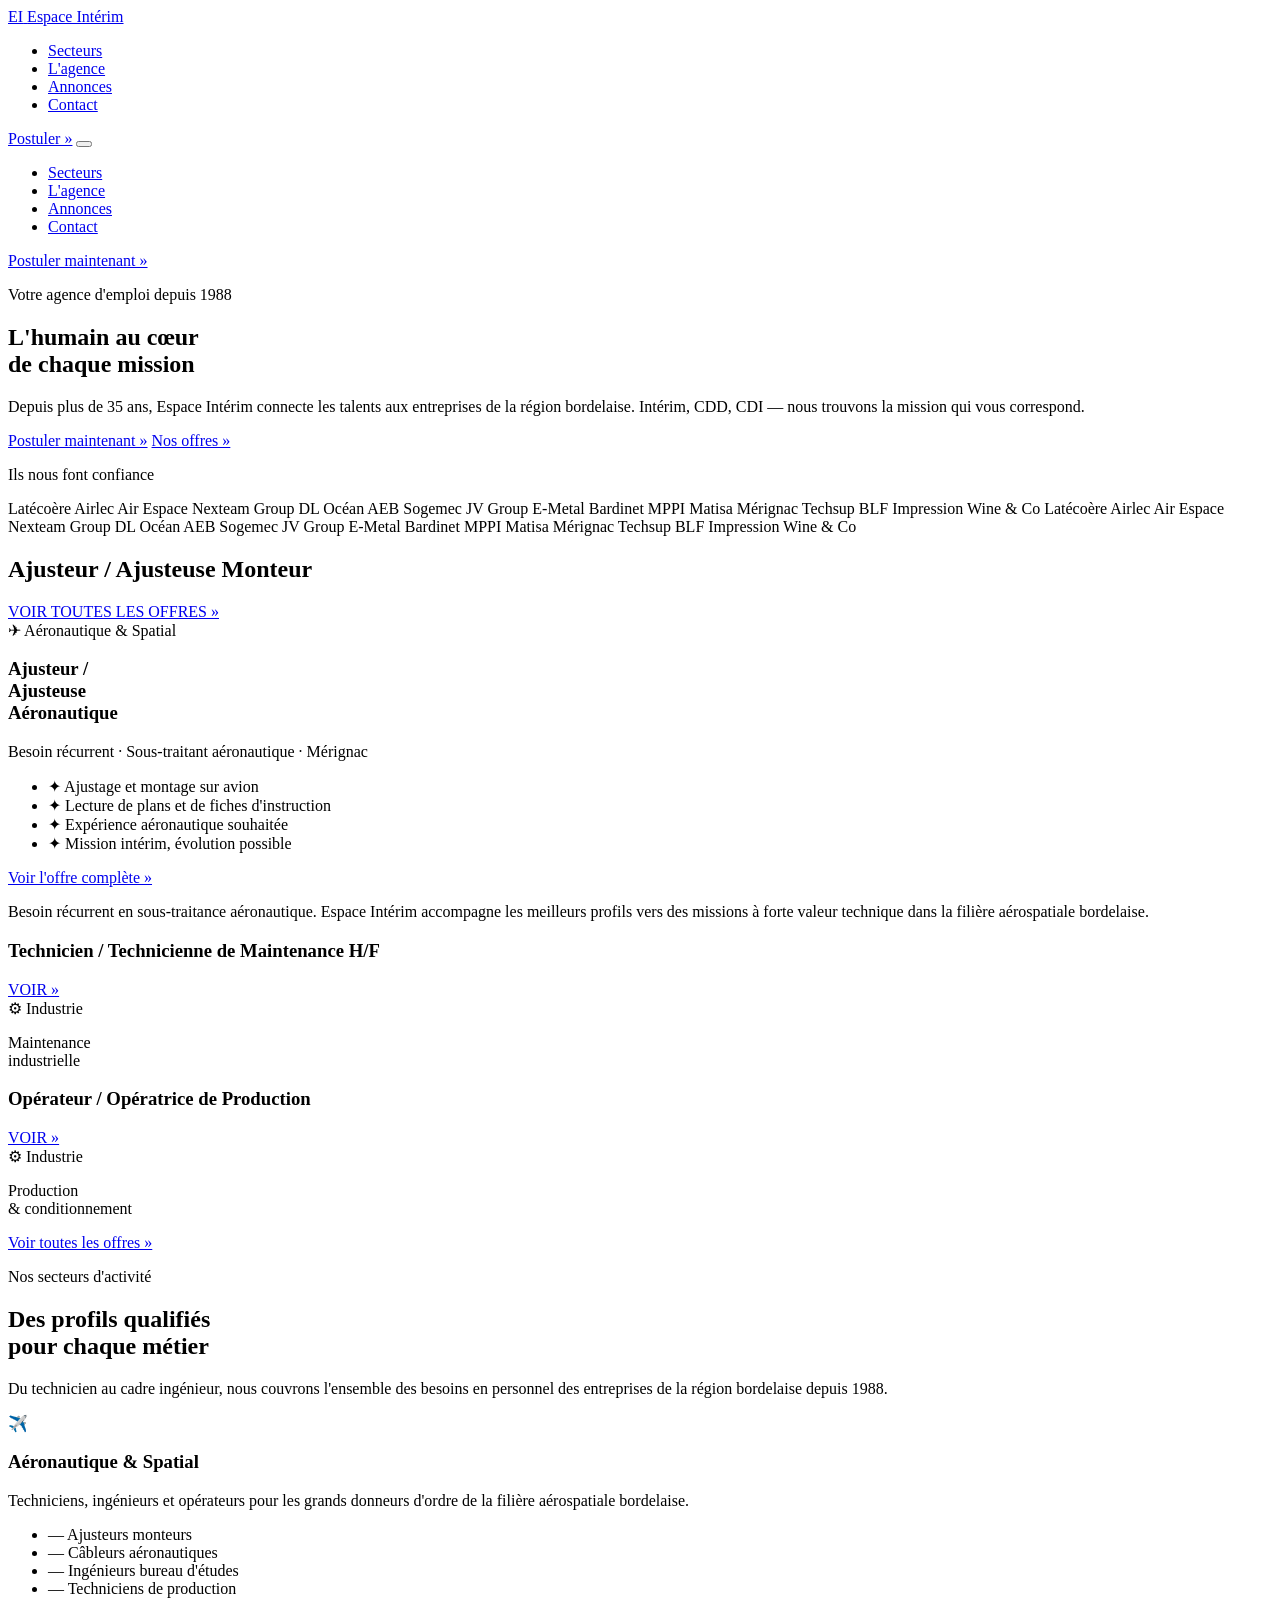
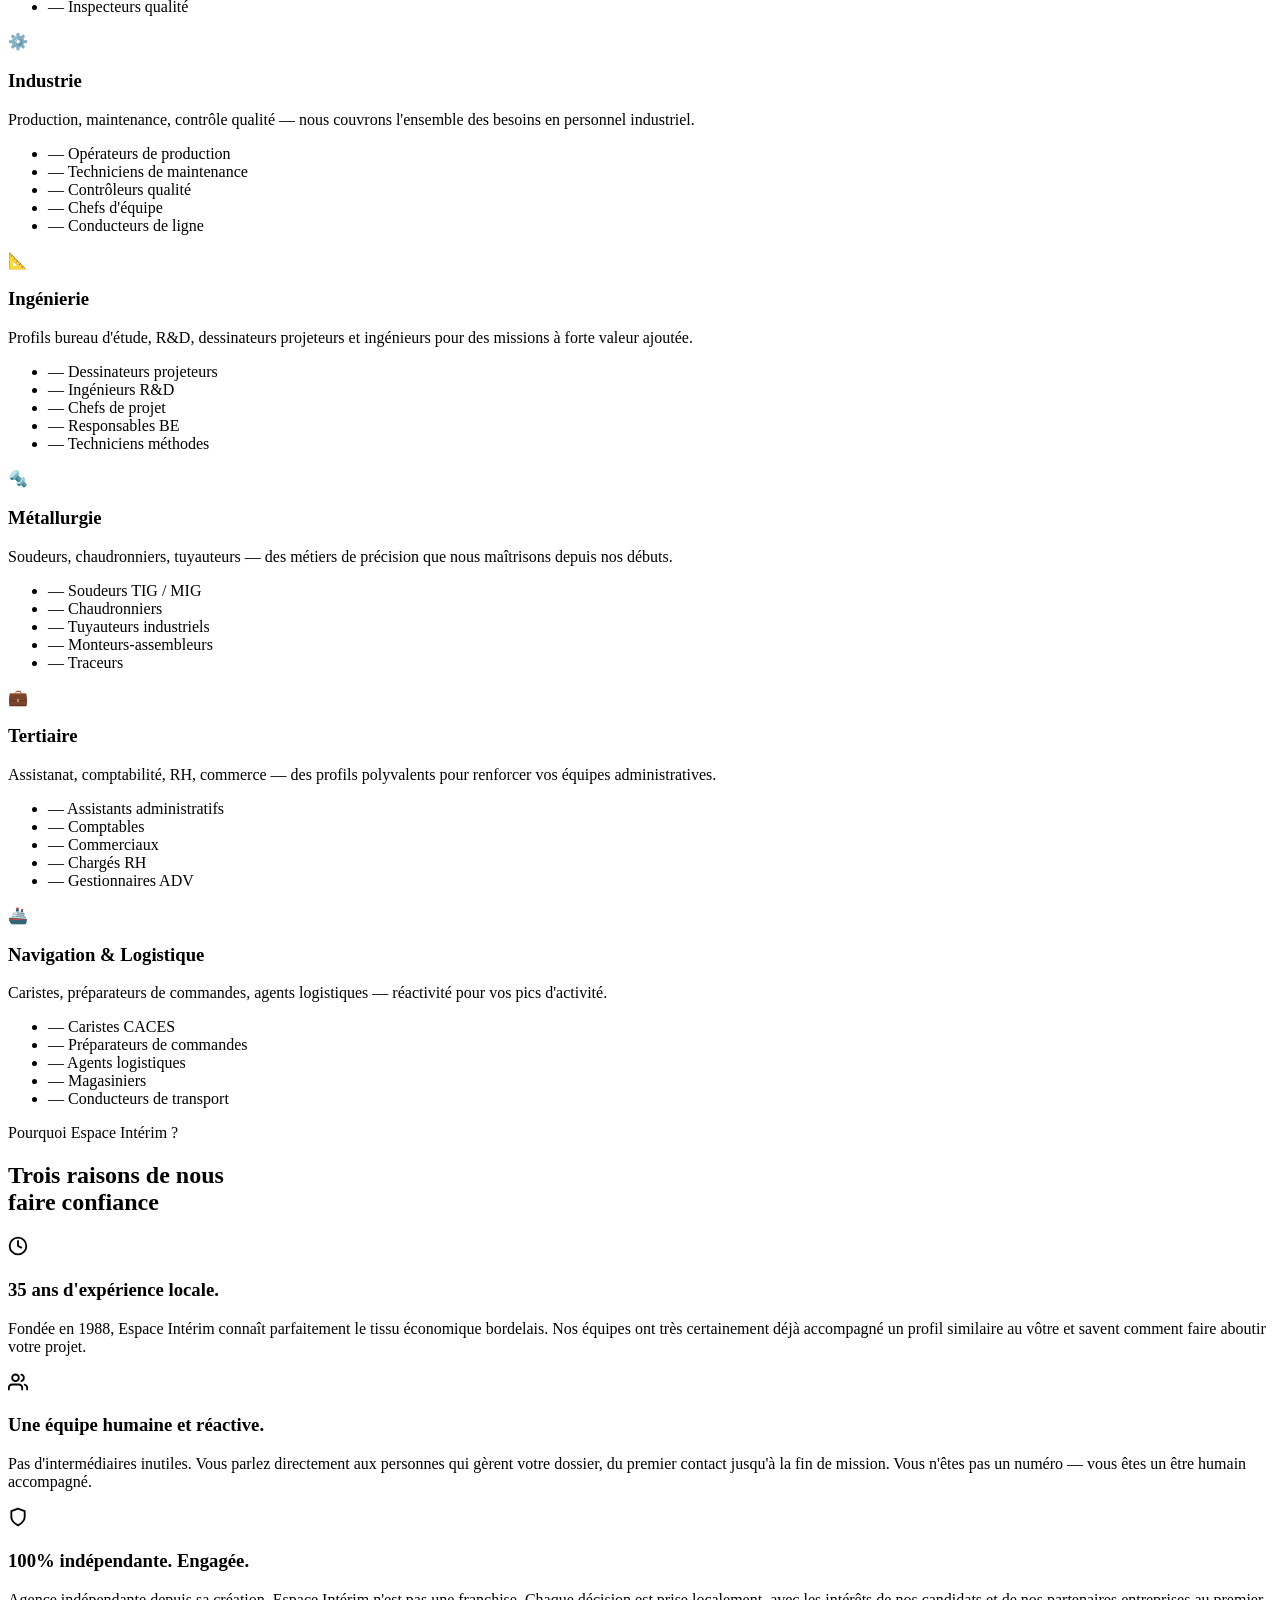
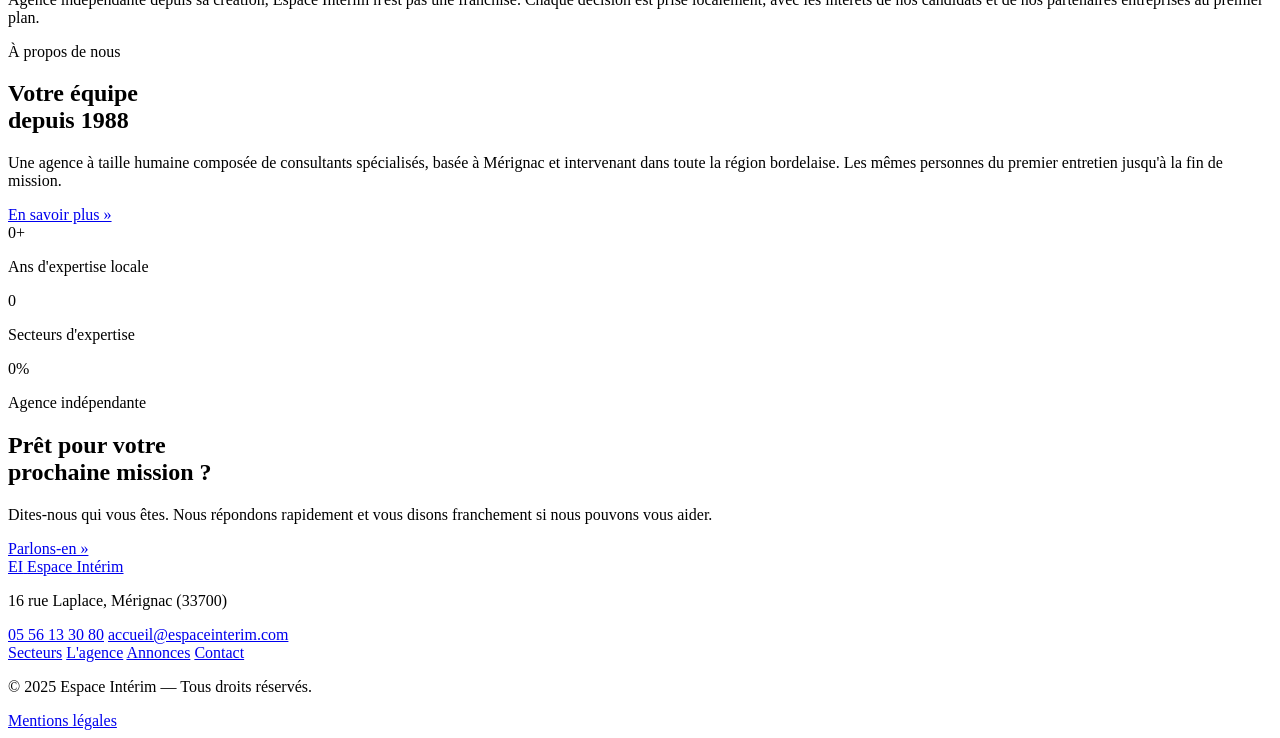
==== commit bc72f46e: "Add files via upload" ====
--- a/index.html
+++ b/index.html
@@ -1,1148 +1,378 @@
 <!DOCTYPE html>
 <html lang="fr">
 <head>
-  <meta charset="UTF-8" />
-  <meta name="viewport" content="width=device-width, initial-scale=1.0" />
+  <meta charset="UTF-8">
+  <meta name="viewport" content="width=device-width, initial-scale=1.0">
+  <meta name="description" content="Espace Intérim — Agence d'emploi indépendante à Mérignac depuis 1988. Intérim, CDD, CDI dans l'aéronautique, l'industrie et le tertiaire.">
   <title>Espace Intérim — Agence d'emploi à Mérignac</title>
-  <link rel="preconnect" href="https://fonts.googleapis.com" />
-  <link rel="preconnect" href="https://fonts.gstatic.com" crossorigin />
-  <link href="https://fonts.googleapis.com/css2?family=Bricolage+Grotesque:opsz,wght@12..96,400;12..96,600;12..96,700;12..96,800&family=Mulish:ital,wght@0,300;0,400;0,500;1,300&display=swap" rel="stylesheet" />
-  <style>
-    *, *::before, *::after { box-sizing: border-box; margin: 0; padding: 0; }
-
-    :root {
-      --navy:    #1C3664;
-      --navy2:   #274a8a;
-      --navy-lt: #e8edf5;
-      --orange:  #E05A1A;
-      --orange2: #f07040;
-      --sand:    #F5F2ED;
-      --paper:   #FAFAF8;
-      --white:   #ffffff;
-      --ink:     #1a1d2e;
-      --muted:   #6b7280;
-      --border:  #e2ddd6;
-      --serif:   'Bricolage Grotesque', sans-serif;
-      --sans:    'Mulish', sans-serif;
-    }
-
-    html { scroll-behavior: smooth; }
-
-    body {
-      background: var(--paper);
-      color: var(--ink);
-      font-family: var(--sans);
-      font-weight: 400;
-      overflow-x: hidden;
-    }
-
-    /* ── NAV ── */
-    nav {
-      position: fixed; top: 0; left: 0; right: 0; z-index: 100;
-      display: flex; align-items: center; justify-content: space-between;
-      padding: 0 60px;
-      height: 72px;
-      background: rgba(250,250,248,0.92);
-      backdrop-filter: blur(12px);
-      border-bottom: 1px solid transparent;
-      transition: border-color 0.3s, box-shadow 0.3s;
-    }
-    nav.scrolled {
-      border-bottom-color: var(--border);
-      box-shadow: 0 2px 20px rgba(28,54,100,0.06);
-    }
-
-    .nav-logo {
-      font-family: var(--serif);
-      font-size: 1.05rem;
-      font-weight: 700;
-      letter-spacing: 0.04em;
-      color: var(--navy);
-      text-decoration: none;
-      display: flex; align-items: center; gap: 10px;
-    }
-    .logo-badge {
-      width: 30px; height: 30px;
-      background: var(--navy);
-      display: flex; align-items: center; justify-content: center;
-      flex-shrink: 0;
-    }
-    .logo-badge span {
-      font-family: var(--serif);
-      font-size: 0.7rem;
-      font-weight: 800;
-      color: white;
-      letter-spacing: 0.02em;
-    }
-
-    .nav-links {
-      display: flex; gap: 36px; list-style: none;
-    }
-    .nav-links a {
-      font-size: 0.8rem;
-      font-weight: 500;
-      letter-spacing: 0.06em;
-      color: var(--muted);
-      text-decoration: none;
-      transition: color 0.2s;
-    }
-    .nav-links a:hover { color: var(--navy); }
-
-    .nav-cta {
-      display: flex; align-items: center; gap: 8px;
-      font-size: 0.78rem;
-      font-weight: 600;
-      letter-spacing: 0.06em;
-      padding: 9px 22px;
-      background: var(--orange);
-      color: white;
-      text-decoration: none;
-      transition: background 0.2s, transform 0.15s;
-    }
-    .nav-cta:hover { background: var(--orange2); transform: translateY(-1px); }
-
-    /* ── HERO ── */
-    .hero {
-      min-height: 100vh;
-      display: grid;
-      grid-template-columns: 1fr 1fr;
-      padding-top: 72px;
-    }
-
-    .hero-left {
-      background: var(--navy);
-      padding: 80px 60px 80px 60px;
-      display: flex; flex-direction: column; justify-content: center;
-      position: relative; overflow: hidden;
-    }
-
-    /* subtle geometric bg */
-    .hero-left::before {
-      content: '';
-      position: absolute; right: -60px; bottom: -60px;
-      width: 280px; height: 280px;
-      border: 40px solid rgba(255,255,255,0.04);
-      border-radius: 50%;
-    }
-    .hero-left::after {
-      content: '';
-      position: absolute; right: 40px; bottom: 80px;
-      width: 120px; height: 120px;
-      border: 20px solid rgba(224,90,26,0.2);
-      border-radius: 50%;
-    }
-
-    .hero-eyebrow {
-      display: inline-flex; align-items: center; gap: 10px;
-      font-size: 0.7rem;
-      font-weight: 600;
-      letter-spacing: 0.18em;
-      text-transform: uppercase;
-      color: var(--orange2);
-      margin-bottom: 32px;
-      opacity: 0; animation: fadeUp 0.7s 0.3s forwards;
-    }
-    .hero-eyebrow::before {
-      content: '';
-      display: inline-block; width: 28px; height: 1px;
-      background: var(--orange2);
-    }
-
-    .hero-title {
-      font-family: var(--serif);
-      font-size: clamp(2.6rem, 4vw, 4rem);
-      font-weight: 800;
-      line-height: 1.1;
-      color: white;
-      margin-bottom: 28px;
-      opacity: 0; animation: fadeUp 0.7s 0.5s forwards;
-    }
-    .hero-title .accent { color: var(--orange2); }
-
-    .hero-sub {
-      font-size: 1rem;
-      font-weight: 300;
-      line-height: 1.75;
-      color: rgba(255,255,255,0.6);
-      max-width: 420px;
-      margin-bottom: 48px;
-      opacity: 0; animation: fadeUp 0.7s 0.65s forwards;
-    }
-
-    .hero-actions {
-      display: flex; gap: 14px; flex-wrap: wrap;
-      opacity: 0; animation: fadeUp 0.7s 0.8s forwards;
-    }
-    .btn-orange {
-      padding: 14px 32px;
-      background: var(--orange);
-      color: white;
-      font-size: 0.8rem;
-      font-weight: 600;
-      letter-spacing: 0.08em;
-      text-transform: uppercase;
-      text-decoration: none;
-      transition: background 0.2s, transform 0.15s;
-    }
-    .btn-orange:hover { background: var(--orange2); transform: translateY(-2px); }
-    .btn-outline-white {
-      padding: 14px 32px;
-      border: 1.5px solid rgba(255,255,255,0.25);
-      color: rgba(255,255,255,0.85);
-      font-size: 0.8rem;
-      font-weight: 500;
-      letter-spacing: 0.08em;
-      text-transform: uppercase;
-      text-decoration: none;
-      transition: border-color 0.2s, color 0.2s, transform 0.15s;
-    }
-    .btn-outline-white:hover { border-color: white; color: white; transform: translateY(-2px); }
-
-    .hero-right {
-      background: var(--sand);
-      display: flex; flex-direction: column;
-      padding: 80px 60px;
-      justify-content: center; gap: 32px;
-      opacity: 0; animation: fadeIn 0.9s 0.9s forwards;
-    }
-
-    .stat-row {
-      display: flex; flex-direction: column; gap: 0;
-      border-left: 3px solid var(--orange);
-      padding-left: 28px;
-    }
-    .stat-num {
-      font-family: var(--serif);
-      font-size: 3.2rem;
-      font-weight: 800;
-      color: var(--navy);
-      line-height: 1;
-    }
-    .stat-label {
-      font-size: 0.78rem;
-      font-weight: 500;
-      letter-spacing: 0.06em;
-      color: var(--muted);
-      margin-top: 6px;
-    }
-
-    .hero-services {
-      display: flex; flex-direction: column; gap: 10px;
-      margin-top: 8px;
-    }
-    .service-pill {
-      display: inline-flex; align-items: center; gap: 10px;
-      background: white;
-      border: 1px solid var(--border);
-      padding: 12px 20px;
-      font-size: 0.85rem;
-      font-weight: 500;
-      color: var(--navy);
-      transition: border-color 0.2s, transform 0.15s;
-    }
-    .service-pill:hover { border-color: var(--navy); transform: translateX(4px); }
-    .service-pill .pill-icon {
-      width: 8px; height: 8px; border-radius: 50%;
-      background: var(--orange); flex-shrink: 0;
-    }
-
-    @keyframes fadeUp {
-      from { opacity: 0; transform: translateY(24px); }
-      to   { opacity: 1; transform: translateY(0); }
-    }
-    @keyframes fadeIn {
-      from { opacity: 0; } to { opacity: 1; }
-    }
-
-    /* ── SECTION BASE ── */
-    section { position: relative; }
-    .section-label {
-      display: inline-flex; align-items: center; gap: 10px;
-      font-size: 0.68rem;
-      font-weight: 700;
-      letter-spacing: 0.22em;
-      text-transform: uppercase;
-      color: var(--orange);
-      margin-bottom: 18px;
-    }
-    .section-label::before {
-      content: '';
-      display: inline-block; width: 24px; height: 2px;
-      background: var(--orange);
-    }
-
-    /* ── ABOUT ── */
-    .about {
-      padding: 120px 60px;
-      display: grid;
-      grid-template-columns: 1fr 1fr;
-      gap: 80px;
-      align-items: center;
-      background: var(--white);
-    }
-
-    .about-text h2 {
-      font-family: var(--serif);
-      font-size: clamp(2rem, 3.5vw, 3rem);
-      font-weight: 800;
-      color: var(--navy);
-      line-height: 1.15;
-      margin-bottom: 28px;
-    }
-    .about-text p {
-      font-size: 0.95rem;
-      line-height: 1.85;
-      color: var(--muted);
-      margin-bottom: 18px;
-    }
-
-    .about-visual {
-      display: flex; flex-direction: column; gap: 20px;
-    }
-    .about-card-main {
-      background: var(--navy);
-      color: white;
-      padding: 40px 40px 40px 40px;
-      position: relative; overflow: hidden;
-    }
-    .about-card-main::before {
-      content: '1988';
-      position: absolute; right: 24px; bottom: -10px;
-      font-family: var(--serif);
-      font-size: 5.5rem;
-      font-weight: 800;
-      color: rgba(255,255,255,0.05);
-      line-height: 1;
-      pointer-events: none;
-    }
-    .about-card-main blockquote {
-      font-size: 1.05rem;
-      font-weight: 300;
-      font-style: italic;
-      line-height: 1.7;
-      color: rgba(255,255,255,0.8);
-      font-family: var(--sans);
-      margin-bottom: 20px;
-    }
-    .about-card-main cite {
-      font-size: 0.72rem;
-      font-weight: 700;
-      letter-spacing: 0.12em;
-      text-transform: uppercase;
-      color: var(--orange2);
-      font-style: normal;
-    }
-
-    .about-cards-row { display: grid; grid-template-columns: 1fr 1fr; gap: 16px; }
-    .about-mini {
-      background: var(--sand);
-      padding: 28px 24px;
-      border-top: 3px solid var(--orange);
-    }
-    .about-mini strong {
-      display: block;
-      font-family: var(--serif);
-      font-size: 1.5rem;
-      font-weight: 800;
-      color: var(--navy);
-      margin-bottom: 6px;
-    }
-    .about-mini span {
-      font-size: 0.78rem;
-      font-weight: 500;
-      color: var(--muted);
-      letter-spacing: 0.04em;
-    }
-
-    /* ── SECTORS ── */
-    .sectors {
-      padding: 120px 60px;
-      background: var(--sand);
-    }
-    .sectors-top {
-      display: flex; justify-content: space-between; align-items: flex-end;
-      margin-bottom: 60px;
-    }
-    .sectors-top h2 {
-      font-family: var(--serif);
-      font-size: clamp(2rem, 3.5vw, 3rem);
-      font-weight: 800;
-      color: var(--navy);
-      line-height: 1.15;
-    }
-    .sectors-top p {
-      max-width: 260px; text-align: right;
-      font-size: 0.88rem; color: var(--muted); line-height: 1.65;
-    }
-
-    .sectors-grid {
-      display: grid;
-      grid-template-columns: repeat(3, 1fr);
-      gap: 16px;
-    }
-    .sector-card {
-      background: var(--white);
-      padding: 40px 32px;
-      border-bottom: 3px solid transparent;
-      transition: border-color 0.25s, transform 0.25s, box-shadow 0.25s;
-      cursor: default;
-    }
-    .sector-card:hover {
-      border-bottom-color: var(--orange);
-      transform: translateY(-4px);
-      box-shadow: 0 12px 40px rgba(28,54,100,0.1);
-    }
-    .sector-icon {
-      font-size: 1.8rem;
-      margin-bottom: 20px;
-      display: block;
-    }
-    .sector-num {
-      font-family: var(--serif);
-      font-size: 0.7rem;
-      font-weight: 700;
-      letter-spacing: 0.14em;
-      color: var(--orange);
-      margin-bottom: 10px;
-      display: block;
-    }
-    .sector-card h3 {
-      font-family: var(--serif);
-      font-size: 1.2rem;
-      font-weight: 700;
-      color: var(--navy);
-      margin-bottom: 12px;
-    }
-    .sector-card p {
-      font-size: 0.84rem;
-      line-height: 1.7;
-      color: var(--muted);
-    }
-
-    /* ── METHODOLOGY ── */
-    .method {
-      padding: 120px 60px;
-      background: var(--white);
-    }
-    .method-inner {
-      max-width: 1000px; margin: 0 auto; text-align: center;
-    }
-    .method-inner h2 {
-      font-family: var(--serif);
-      font-size: clamp(2rem, 3.5vw, 3rem);
-      font-weight: 800;
-      color: var(--navy);
-      margin-bottom: 72px;
-    }
-
-    .method-steps {
-      display: grid;
-      grid-template-columns: repeat(4, 1fr);
-      position: relative;
-    }
-    .method-steps::before {
-      content: '';
-      position: absolute;
-      top: 28px; left: 12.5%; right: 12.5%;
-      height: 2px;
-      background: linear-gradient(to right, var(--orange), var(--navy));
-      opacity: 0.2;
-    }
-
-    .method-step { padding: 0 24px; }
-    .step-dot {
-      width: 56px; height: 56px;
-      background: var(--navy);
-      border-radius: 50%;
-      display: flex; align-items: center; justify-content: center;
-      margin: 0 auto 28px;
-      position: relative; z-index: 1;
-      transition: background 0.2s;
-    }
-    .method-step:hover .step-dot { background: var(--orange); }
-    .step-dot span {
-      font-family: var(--serif);
-      font-size: 1.1rem;
-      font-weight: 800;
-      color: white;
-    }
-    .method-step h3 {
-      font-family: var(--serif);
-      font-size: 1.1rem;
-      font-weight: 700;
-      color: var(--navy);
-      margin-bottom: 12px;
-    }
-    .method-step p {
-      font-size: 0.82rem;
-      line-height: 1.75;
-      color: var(--muted);
-    }
-
-    /* ── REVIEWS ── */
-    .reviews {
-      padding: 120px 0;
-      background: var(--sand);
-      overflow: hidden;
-    }
-    .reviews-header {
-      padding: 0 60px;
-      display: flex; justify-content: space-between; align-items: flex-end;
-      margin-bottom: 52px;
-    }
-    .reviews-header h2 {
-      font-family: var(--serif);
-      font-size: clamp(2rem, 3.5vw, 3rem);
-      font-weight: 800;
-      color: var(--navy);
-    }
-    .reviews-scroll-hint {
-      font-size: 0.75rem;
-      font-weight: 500;
-      color: var(--muted);
-      letter-spacing: 0.06em;
-    }
-
-    .reviews-track {
-      display: flex; gap: 20px;
-      padding: 8px 60px 20px;
-      overflow-x: auto; scrollbar-width: none;
-    }
-    .reviews-track::-webkit-scrollbar { display: none; }
-
-    .review-card {
-      flex: 0 0 340px;
-      background: var(--white);
-      border: 1px solid var(--border);
-      padding: 36px 32px;
-      transition: box-shadow 0.2s, transform 0.2s;
-    }
-    .review-card:hover {
-      box-shadow: 0 8px 32px rgba(28,54,100,0.1);
-      transform: translateY(-3px);
-    }
-    .review-card-top {
-      display: flex; justify-content: space-between; align-items: flex-start;
-      margin-bottom: 20px;
-    }
-    .stars { color: var(--orange); font-size: 0.8rem; letter-spacing: 2px; }
-    .review-source {
-      font-size: 0.65rem;
-      font-weight: 600;
-      letter-spacing: 0.1em;
-      text-transform: uppercase;
-      color: var(--muted);
-      background: var(--sand);
-      padding: 4px 10px;
-    }
-    .review-text {
-      font-size: 0.88rem;
-      line-height: 1.8;
-      color: #555;
-      font-style: italic;
-      margin-bottom: 24px;
-    }
-    .review-author strong {
-      display: block;
-      font-size: 0.82rem;
-      font-weight: 700;
-      color: var(--navy);
-    }
-    .review-author span {
-      font-size: 0.72rem;
-      color: var(--muted);
-    }
-
-    /* ── CLIENTS ── */
-    .clients {
-      padding: 80px 60px;
-      background: var(--navy);
-      text-align: center;
-    }
-    .clients-label {
-      font-size: 0.7rem;
-      font-weight: 700;
-      letter-spacing: 0.2em;
-      text-transform: uppercase;
-      color: rgba(255,255,255,0.4);
-      margin-bottom: 48px;
-    }
-    .clients-logos {
-      display: flex; flex-wrap: wrap;
-      gap: 12px 16px;
-      justify-content: center;
-    }
-    .client-pill {
-      font-family: var(--serif);
-      font-size: 0.88rem;
-      font-weight: 600;
-      letter-spacing: 0.06em;
-      color: rgba(255,255,255,0.5);
-      padding: 8px 18px;
-      border: 1px solid rgba(255,255,255,0.1);
-      transition: color 0.2s, border-color 0.2s, background 0.2s;
-      cursor: default;
-    }
-    .client-pill:hover {
-      color: white;
-      border-color: rgba(224,90,26,0.6);
-      background: rgba(224,90,26,0.08);
-    }
-
-    /* ── CTA BAND ── */
-    .cta-band {
-      background: var(--orange);
-      padding: 72px 60px;
-      display: flex; align-items: center; justify-content: space-between; gap: 40px;
-      flex-wrap: wrap;
-    }
-    .cta-band h2 {
-      font-family: var(--serif);
-      font-size: clamp(1.6rem, 3vw, 2.4rem);
-      font-weight: 800;
-      color: white;
-      line-height: 1.2;
-      max-width: 520px;
-    }
-    .btn-white {
-      padding: 16px 40px;
-      background: white;
-      color: var(--orange);
-      font-size: 0.82rem;
-      font-weight: 700;
-      letter-spacing: 0.1em;
-      text-transform: uppercase;
-      text-decoration: none;
-      white-space: nowrap;
-      transition: background 0.2s, transform 0.15s;
-      flex-shrink: 0;
-    }
-    .btn-white:hover { background: var(--sand); transform: translateY(-2px); }
-
-    /* ── CONTACT ── */
-    .contact {
-      padding: 120px 60px;
-      background: var(--white);
-      display: grid;
-      grid-template-columns: 1fr 1fr;
-      gap: 80px;
-      align-items: start;
-    }
-    .contact-left h2 {
-      font-family: var(--serif);
-      font-size: clamp(2rem, 3.5vw, 3rem);
-      font-weight: 800;
-      color: var(--navy);
-      margin-bottom: 40px;
-    }
-    .contact-info { display: flex; flex-direction: column; gap: 24px; }
-    .contact-item {
-      display: flex; align-items: flex-start; gap: 16px;
-    }
-    .contact-icon {
-      width: 42px; height: 42px;
-      background: var(--navy-lt);
-      display: flex; align-items: center; justify-content: center;
-      flex-shrink: 0; font-size: 1rem;
-    }
-    .contact-item-text strong {
-      display: block;
-      font-size: 0.68rem;
-      font-weight: 700;
-      letter-spacing: 0.14em;
-      text-transform: uppercase;
-      color: var(--orange);
-      margin-bottom: 4px;
-    }
-    .contact-item-text span {
-      font-size: 0.92rem;
-      color: var(--ink);
-    }
-    .contact-item-text a { color: inherit; text-decoration: none; }
-    .contact-item-text a:hover { color: var(--navy); }
-
-    .contact-form {
-      background: var(--sand);
-      padding: 48px 44px;
-    }
-    .contact-form h3 {
-      font-family: var(--serif);
-      font-size: 1.5rem;
-      font-weight: 700;
-      color: var(--navy);
-      margin-bottom: 32px;
-    }
-    .form-row { display: grid; grid-template-columns: 1fr 1fr; gap: 16px; }
-    .form-group { margin-bottom: 16px; }
-    .form-group label {
-      display: block;
-      font-size: 0.68rem;
-      font-weight: 700;
-      letter-spacing: 0.12em;
-      text-transform: uppercase;
-      color: var(--navy);
-      margin-bottom: 7px;
-    }
-    .form-group input,
-    .form-group select,
-    .form-group textarea {
-      width: 100%;
-      background: white;
-      border: 1.5px solid var(--border);
-      padding: 11px 14px;
-      color: var(--ink);
-      font-family: var(--sans);
-      font-size: 0.88rem;
-      outline: none;
-      transition: border-color 0.2s;
-      -webkit-appearance: none;
-    }
-    .form-group input:focus,
-    .form-group select:focus,
-    .form-group textarea:focus {
-      border-color: var(--navy);
-    }
-    .form-group textarea { resize: vertical; min-height: 100px; }
-    .form-submit {
-      width: 100%; margin-top: 8px;
-      padding: 15px;
-      background: var(--navy);
-      color: white;
-      border: none;
-      font-family: var(--sans);
-      font-size: 0.8rem;
-      font-weight: 700;
-      letter-spacing: 0.12em;
-      text-transform: uppercase;
-      cursor: pointer;
-      transition: background 0.2s;
-    }
-    .form-submit:hover { background: var(--navy2); }
-
-    /* ── FOOTER ── */
-    footer {
-      background: var(--ink);
-      padding: 48px 60px;
-      display: flex; align-items: center; justify-content: space-between;
-      flex-wrap: wrap; gap: 24px;
-    }
-    .footer-logo {
-      font-family: var(--serif);
-      font-size: 1rem;
-      font-weight: 700;
-      color: white;
-      display: flex; align-items: center; gap: 10px;
-    }
-    .footer-logo .fb {
-      width: 28px; height: 28px; background: var(--orange);
-      display: flex; align-items: center; justify-content: center;
-      font-size: 0.65rem; font-weight: 800; color: white;
-    }
-    .footer-copy { font-size: 0.72rem; color: rgba(255,255,255,0.35); }
-    .footer-links { display: flex; gap: 24px; }
-    .footer-links a {
-      font-size: 0.72rem;
-      font-weight: 500;
-      letter-spacing: 0.08em;
-      text-transform: uppercase;
-      color: rgba(255,255,255,0.45);
-      text-decoration: none;
-      transition: color 0.2s;
-    }
-    .footer-links a:hover { color: var(--orange2); }
-
-    /* ── REVEAL ── */
-    .reveal {
-      opacity: 0; transform: translateY(32px);
-      transition: opacity 0.7s ease, transform 0.7s ease;
-    }
-    .reveal.visible { opacity: 1; transform: translateY(0); }
-
-    /* ── MOBILE ── */
-    @media (max-width: 960px) {
-      nav { padding: 0 24px; }
-      .nav-links { display: none; }
-      .hero { grid-template-columns: 1fr; }
-      .hero-left { padding: 60px 28px; }
-      .hero-right { padding: 52px 28px; }
-      .about, .contact { grid-template-columns: 1fr; gap: 52px; padding: 80px 28px; }
-      .sectors { padding: 80px 28px; }
-      .sectors-top { flex-direction: column; align-items: flex-start; gap: 16px; }
-      .sectors-top p { text-align: left; max-width: 100%; }
-      .sectors-grid { grid-template-columns: 1fr; gap: 12px; }
-      .method { padding: 80px 28px; }
-      .method-steps { grid-template-columns: 1fr 1fr; gap: 40px; }
-      .method-steps::before { display: none; }
-      .reviews-header { padding: 0 28px; flex-direction: column; align-items: flex-start; gap: 12px; }
-      .reviews-track { padding: 8px 28px 20px; }
-      .clients { padding: 60px 28px; }
-      .cta-band { padding: 52px 28px; flex-direction: column; }
-      .contact-form { padding: 36px 28px; }
-      .form-row { grid-template-columns: 1fr; }
-      footer { padding: 40px 28px; flex-direction: column; text-align: center; }
-    }
-  </style>
+  <link rel="stylesheet" href="css/style.css">
 </head>
 <body>
 
-  <!-- NAV -->
-  <nav id="nav">
-    <a href="#" class="nav-logo">
-      <div class="logo-badge"><span>EI</span></div>
-      ESPACE INTÉRIM
-    </a>
-    <ul class="nav-links">
-      <li><a href="#about">L'agence</a></li>
-      <li><a href="#sectors">Secteurs</a></li>
-      <li><a href="#reviews">Avis</a></li>
-      <li><a href="#contact">Contact</a></li>
+  <!-- ══════════════════════════════════
+       NAVIGATION
+  ══════════════════════════════════ -->
+  <nav class="nav" id="nav">
+    <div class="nav__inner">
+      <a href="index.html" class="nav__logo">
+        <span class="nav__logo-ei">EI</span>
+        <span class="nav__logo-text">Espace Intérim</span>
+      </a>
+      <ul class="nav__links">
+        <li><a href="#sectors">Secteurs</a></li>
+        <li><a href="#why">L'agence</a></li>
+        <li><a href="annonces.html">Annonces</a></li>
+        <li><a href="#contact">Contact</a></li>
+      </ul>
+      <a href="#contact" class="btn btn--primary nav__cta">Postuler »</a>
+      <button class="nav__burger" id="navBurger" aria-label="Menu">
+        <span></span><span></span><span></span>
+      </button>
+    </div>
+  </nav>
+
+  <!-- Mobile Menu -->
+  <div class="mobile-menu" id="mobileMenu">
+    <ul>
+      <li><a href="#sectors" class="mobile-link">Secteurs</a></li>
+      <li><a href="#why" class="mobile-link">L'agence</a></li>
+      <li><a href="annonces.html" class="mobile-link">Annonces</a></li>
+      <li><a href="#contact" class="mobile-link">Contact</a></li>
     </ul>
-    <a href="tel:0556133080" class="nav-cta">📞 05 56 13 30 80</a>
-  </nav>
-
-  <!-- HERO -->
-  <section class="hero">
-    <div class="hero-left">
-      <p class="hero-eyebrow">Agence d'emploi — Mérignac</p>
-      <h1 class="hero-title">
-        L'humain au cœur<br />de chaque<br /><span class="accent">mission</span>
+    <a href="#contact" class="btn btn--primary">Postuler maintenant »</a>
+  </div>
+
+  <!-- ══════════════════════════════════
+       SECTION 1 — HERO
+  ══════════════════════════════════ -->
+  <section class="hero" id="hero">
+    <div class="hero__grid-bg" aria-hidden="true"></div>
+    <div class="container">
+      <p class="hero__label reveal">Votre agence d'emploi depuis 1988</p>
+      <h1 class="hero__title reveal reveal-delay-1">
+        L'humain au cœur<br>de chaque mission
       </h1>
-      <p class="hero-sub">
-        Depuis 1988, Espace Intérim connecte les talents aux entreprises de la région bordelaise. Intérim, CDD, CDI — nous trouvons la mission qui vous correspond.
+      <p class="hero__desc reveal reveal-delay-2">
+        Depuis plus de 35 ans, Espace Intérim connecte les talents aux entreprises de la région bordelaise. Intérim, CDD, CDI — nous trouvons la mission qui vous correspond.
       </p>
-      <div class="hero-actions">
-        <a href="#contact" class="btn-orange">Postuler maintenant</a>
-        <a href="#sectors" class="btn-outline-white">Nos secteurs</a>
-      </div>
-    </div>
-
-    <div class="hero-right">
-      <div class="stat-row">
-        <div class="stat-num">+35</div>
-        <div class="stat-label">ans d'expérience à Mérignac</div>
-      </div>
-      <div class="stat-row">
-        <div class="stat-num">6</div>
-        <div class="stat-label">secteurs d'expertise couverts</div>
-      </div>
-      <div class="stat-row">
-        <div class="stat-num">1j–18m</div>
-        <div class="stat-label">durée de mission (intérim)</div>
-      </div>
-      <div class="hero-services">
-        <div class="service-pill">
-          <div class="pill-icon"></div>
-          Mission d'intérim (1 jour à 18 mois)
-        </div>
-        <div class="service-pill">
-          <div class="pill-icon"></div>
-          Recrutement en CDD
-        </div>
-        <div class="service-pill">
-          <div class="pill-icon"></div>
-          Recrutement en CDI
-        </div>
-      </div>
-    </div>
-  </section>
-
-  <!-- ABOUT -->
-  <section class="about" id="about">
-    <div class="about-text reveal">
-      <div class="section-label">À propos</div>
-      <h2>Une agence à taille humaine depuis 1988</h2>
-      <p>
-        Espace Intérim est née de l'identification des besoins en personnel des bureaux d'étude et bureaux techniques des industriels de la région bordelaise.
+      <div class="hero__ctas reveal reveal-delay-3">
+        <a href="#contact" class="btn btn--primary btn--lg">Postuler maintenant »</a>
+        <a href="annonces.html" class="btn btn--outline btn--lg">Nos offres »</a>
+      </div>
+    </div>
+
+    <!-- ── Logo Strip ── -->
+    <div class="logo-strip">
+      <p class="logo-strip__label">Ils nous font confiance</p>
+      <div class="logo-strip__track-wrap">
+        <div class="logo-strip__track" aria-hidden="true">
+          <!-- First set -->
+          <span class="logo-pill">Latécoère</span>
+          <span class="logo-pill">Airlec Air Espace</span>
+          <span class="logo-pill">Nexteam Group</span>
+          <span class="logo-pill">DL Océan</span>
+          <span class="logo-pill">AEB Sogemec</span>
+          <span class="logo-pill">JV Group</span>
+          <span class="logo-pill">E-Metal</span>
+          <span class="logo-pill">Bardinet</span>
+          <span class="logo-pill">MPPI</span>
+          <span class="logo-pill">Matisa Mérignac</span>
+          <span class="logo-pill">Techsup</span>
+          <span class="logo-pill">BLF Impression</span>
+          <span class="logo-pill">Wine & Co</span>
+          <!-- Duplicate for seamless loop -->
+          <span class="logo-pill">Latécoère</span>
+          <span class="logo-pill">Airlec Air Espace</span>
+          <span class="logo-pill">Nexteam Group</span>
+          <span class="logo-pill">DL Océan</span>
+          <span class="logo-pill">AEB Sogemec</span>
+          <span class="logo-pill">JV Group</span>
+          <span class="logo-pill">E-Metal</span>
+          <span class="logo-pill">Bardinet</span>
+          <span class="logo-pill">MPPI</span>
+          <span class="logo-pill">Matisa Mérignac</span>
+          <span class="logo-pill">Techsup</span>
+          <span class="logo-pill">BLF Impression</span>
+          <span class="logo-pill">Wine & Co</span>
+        </div>
+      </div>
+    </div>
+  </section>
+
+  <!-- ══════════════════════════════════
+       SECTION 2 — OFFRES D'EMPLOI
+  ══════════════════════════════════ -->
+  <section class="offers" id="offers">
+    <div class="container">
+
+      <!-- Featured offer -->
+      <div class="offers__featured reveal">
+        <div class="offers__featured-header">
+          <h2>Ajusteur / Ajusteuse Monteur</h2>
+          <a href="annonces.html" class="link-arrow">VOIR TOUTES LES OFFRES »</a>
+        </div>
+        <div class="offers__featured-visual">
+          <div class="job-preview">
+            <span class="job-preview__tag">✈ Aéronautique &amp; Spatial</span>
+            <h3 class="job-preview__heading">Ajusteur /<br>Ajusteuse<br>Aéronautique</h3>
+            <p class="job-preview__sub">Besoin récurrent · Sous-traitant aéronautique · Mérignac</p>
+            <ul class="job-preview__details">
+              <li>✦ Ajustage et montage sur avion</li>
+              <li>✦ Lecture de plans et de fiches d'instruction</li>
+              <li>✦ Expérience aéronautique souhaitée</li>
+              <li>✦ Mission intérim, évolution possible</li>
+            </ul>
+            <a href="annonces.html" class="job-preview__cta">Voir l'offre complète »</a>
+          </div>
+          <p class="offers__featured-desc">
+            Besoin récurrent en sous-traitance aéronautique. Espace Intérim accompagne les meilleurs profils vers des missions à forte valeur technique dans la filière aérospatiale bordelaise.
+          </p>
+        </div>
+      </div>
+
+      <!-- Two secondary offers -->
+      <div class="offers__grid">
+        <div class="offer-card reveal reveal-delay-1">
+          <div class="offer-card__header">
+            <h3 class="offer-card__title">Technicien / Technicienne de Maintenance H/F</h3>
+            <a href="annonces.html" class="link-arrow">VOIR »</a>
+          </div>
+          <div class="offer-card__visual offer-card__visual--dark">
+            <div class="offer-card__tag">⚙ Industrie</div>
+            <p class="offer-card__tagline">Maintenance<br>industrielle</p>
+          </div>
+        </div>
+
+        <div class="offer-card reveal reveal-delay-2">
+          <div class="offer-card__header">
+            <h3 class="offer-card__title">Opérateur / Opératrice de Production</h3>
+            <a href="annonces.html" class="link-arrow">VOIR »</a>
+          </div>
+          <div class="offer-card__visual offer-card__visual--mid">
+            <div class="offer-card__tag">⚙ Industrie</div>
+            <p class="offer-card__tagline">Production<br>&amp; conditionnement</p>
+          </div>
+        </div>
+      </div>
+
+      <div class="offers__footer">
+        <a href="annonces.html" class="btn btn--outline btn--lg">Voir toutes les offres »</a>
+      </div>
+    </div>
+  </section>
+
+  <!-- ══════════════════════════════════
+       SECTION 3 — SECTEURS D'ACTIVITÉ
+  ══════════════════════════════════ -->
+  <section class="sectors" id="sectors">
+    <div class="container">
+      <p class="section-label">Nos secteurs d'activité</p>
+      <h2 class="section-title">Des profils qualifiés<br>pour chaque métier</h2>
+      <p class="section-desc">Du technicien au cadre ingénieur, nous couvrons l'ensemble des besoins en personnel des entreprises de la région bordelaise depuis 1988.</p>
+
+      <div class="sectors__grid">
+
+        <div class="sector-card reveal">
+          <div class="sector-card__icon">✈️</div>
+          <h3 class="sector-card__title">Aéronautique &amp; Spatial</h3>
+          <p class="sector-card__desc">Techniciens, ingénieurs et opérateurs pour les grands donneurs d'ordre de la filière aérospatiale bordelaise.</p>
+          <ul class="sector-card__list">
+            <li>— Ajusteurs monteurs</li>
+            <li>— Câbleurs aéronautiques</li>
+            <li>— Ingénieurs bureau d'études</li>
+            <li>— Techniciens de production</li>
+            <li>— Inspecteurs qualité</li>
+          </ul>
+        </div>
+
+        <div class="sector-card reveal reveal-delay-1">
+          <div class="sector-card__icon">⚙️</div>
+          <h3 class="sector-card__title">Industrie</h3>
+          <p class="sector-card__desc">Production, maintenance, contrôle qualité — nous couvrons l'ensemble des besoins en personnel industriel.</p>
+          <ul class="sector-card__list">
+            <li>— Opérateurs de production</li>
+            <li>— Techniciens de maintenance</li>
+            <li>— Contrôleurs qualité</li>
+            <li>— Chefs d'équipe</li>
+            <li>— Conducteurs de ligne</li>
+          </ul>
+        </div>
+
+        <div class="sector-card reveal reveal-delay-2">
+          <div class="sector-card__icon">📐</div>
+          <h3 class="sector-card__title">Ingénierie</h3>
+          <p class="sector-card__desc">Profils bureau d'étude, R&D, dessinateurs projeteurs et ingénieurs pour des missions à forte valeur ajoutée.</p>
+          <ul class="sector-card__list">
+            <li>— Dessinateurs projeteurs</li>
+            <li>— Ingénieurs R&D</li>
+            <li>— Chefs de projet</li>
+            <li>— Responsables BE</li>
+            <li>— Techniciens méthodes</li>
+          </ul>
+        </div>
+
+        <div class="sector-card reveal">
+          <div class="sector-card__icon">🔩</div>
+          <h3 class="sector-card__title">Métallurgie</h3>
+          <p class="sector-card__desc">Soudeurs, chaudronniers, tuyauteurs — des métiers de précision que nous maîtrisons depuis nos débuts.</p>
+          <ul class="sector-card__list">
+            <li>— Soudeurs TIG / MIG</li>
+            <li>— Chaudronniers</li>
+            <li>— Tuyauteurs industriels</li>
+            <li>— Monteurs-assembleurs</li>
+            <li>— Traceurs</li>
+          </ul>
+        </div>
+
+        <div class="sector-card reveal reveal-delay-1">
+          <div class="sector-card__icon">💼</div>
+          <h3 class="sector-card__title">Tertiaire</h3>
+          <p class="sector-card__desc">Assistanat, comptabilité, RH, commerce — des profils polyvalents pour renforcer vos équipes administratives.</p>
+          <ul class="sector-card__list">
+            <li>— Assistants administratifs</li>
+            <li>— Comptables</li>
+            <li>— Commerciaux</li>
+            <li>— Chargés RH</li>
+            <li>— Gestionnaires ADV</li>
+          </ul>
+        </div>
+
+        <div class="sector-card reveal reveal-delay-2">
+          <div class="sector-card__icon">🚢</div>
+          <h3 class="sector-card__title">Navigation &amp; Logistique</h3>
+          <p class="sector-card__desc">Caristes, préparateurs de commandes, agents logistiques — réactivité pour vos pics d'activité.</p>
+          <ul class="sector-card__list">
+            <li>— Caristes CACES</li>
+            <li>— Préparateurs de commandes</li>
+            <li>— Agents logistiques</li>
+            <li>— Magasiniers</li>
+            <li>— Conducteurs de transport</li>
+          </ul>
+        </div>
+
+      </div>
+    </div>
+  </section>
+
+  <!-- ══════════════════════════════════
+       SECTION 4 — POURQUOI NOUS
+  ══════════════════════════════════ -->
+  <section class="why" id="why">
+    <div class="container">
+      <p class="section-label">Pourquoi Espace Intérim ?</p>
+      <h2 class="section-title">Trois raisons de nous<br>faire confiance</h2>
+
+      <div class="why__grid">
+
+        <div class="why-card reveal">
+          <div class="why-card__icon">
+            <svg width="20" height="20" viewBox="0 0 24 24" fill="none" stroke="currentColor" stroke-width="2.2" stroke-linecap="round" stroke-linejoin="round">
+              <circle cx="12" cy="12" r="10"/><polyline points="12 6 12 12 16 14"/>
+            </svg>
+          </div>
+          <h3 class="why-card__title">35 ans d'expérience locale.</h3>
+          <p class="why-card__desc">Fondée en 1988, Espace Intérim connaît parfaitement le tissu économique bordelais. Nos équipes ont très certainement déjà accompagné un profil similaire au vôtre et savent comment faire aboutir votre projet.</p>
+        </div>
+
+        <div class="why-card reveal reveal-delay-1">
+          <div class="why-card__icon">
+            <svg width="20" height="20" viewBox="0 0 24 24" fill="none" stroke="currentColor" stroke-width="2.2" stroke-linecap="round" stroke-linejoin="round">
+              <path d="M17 21v-2a4 4 0 0 0-4-4H5a4 4 0 0 0-4 4v2"/>
+              <circle cx="9" cy="7" r="4"/>
+              <path d="M23 21v-2a4 4 0 0 0-3-3.87"/>
+              <path d="M16 3.13a4 4 0 0 1 0 7.75"/>
+            </svg>
+          </div>
+          <h3 class="why-card__title">Une équipe humaine et réactive.</h3>
+          <p class="why-card__desc">Pas d'intermédiaires inutiles. Vous parlez directement aux personnes qui gèrent votre dossier, du premier contact jusqu'à la fin de mission. Vous n'êtes pas un numéro — vous êtes un être humain accompagné.</p>
+        </div>
+
+        <div class="why-card reveal reveal-delay-2">
+          <div class="why-card__icon">
+            <svg width="20" height="20" viewBox="0 0 24 24" fill="none" stroke="currentColor" stroke-width="2.2" stroke-linecap="round" stroke-linejoin="round">
+              <path d="M12 22s8-4 8-10V5l-8-3-8 3v7c0 6 8 10 8 10z"/>
+            </svg>
+          </div>
+          <h3 class="why-card__title">100% indépendante. Engagée.</h3>
+          <p class="why-card__desc">Agence indépendante depuis sa création, Espace Intérim n'est pas une franchise. Chaque décision est prise localement, avec les intérêts de nos candidats et de nos partenaires entreprises au premier plan.</p>
+        </div>
+
+      </div>
+    </div>
+  </section>
+
+  <!-- ══════════════════════════════════
+       SECTION 5 — STATS / ABOUT
+  ══════════════════════════════════ -->
+  <section class="stats" id="about">
+    <div class="stats__glow" aria-hidden="true"></div>
+    <div class="container">
+      <p class="section-label">À propos de nous</p>
+      <h2 class="section-title stats__title reveal">Votre équipe<br>depuis 1988</h2>
+      <p class="stats__desc reveal">
+        Une agence à taille humaine composée de consultants spécialisés, basée à Mérignac et intervenant dans toute la région bordelaise. Les mêmes personnes du premier entretien jusqu'à la fin de mission.
       </p>
-      <p>
-        Historiquement ancrée dans l'industrie et l'aéronautique, l'agence a développé son savoir-faire dans la logistique, le tertiaire et bien d'autres secteurs.
-      </p>
-      <p>
-        Aujourd'hui, nous mettons à votre disposition notre connaissance fine du bassin d'emploi et de ses métiers pour des missions temporaires, des CDD et des CDI.
-      </p>
-    </div>
-    <div class="about-visual reveal">
-      <div class="about-card-main">
-        <blockquote>
-          "Ce qui nous différencie, c'est l'attention portée à chaque personne. Vous n'êtes pas un numéro — vous êtes un être humain que nous accompagnons, du premier entretien jusqu'à la fin de mission."
-        </blockquote>
-        <cite>— L'équipe Espace Intérim</cite>
-      </div>
-      <div class="about-cards-row">
-        <div class="about-mini">
-          <strong>+35</strong>
-          <span>ans d'expertise locale</span>
-        </div>
-        <div class="about-mini">
-          <strong>100%</strong>
-          <span>agence indépendante</span>
-        </div>
-      </div>
-    </div>
-  </section>
-
-  <!-- SECTORS -->
-  <section class="sectors" id="sectors">
-    <div class="sectors-top reveal">
-      <div>
-        <div class="section-label">Domaines d'expertise</div>
-        <h2>Nos secteurs<br />d'activité</h2>
-      </div>
-      <p>Des profils qualifiés pour chaque métier, du technicien au cadre ingénieur.</p>
-    </div>
-    <div class="sectors-grid">
-      <div class="sector-card reveal">
-        <span class="sector-num">01</span>
-        <span class="sector-icon">✈️</span>
-        <h3>Aéronautique & Spatial</h3>
-        <p>Techniciens, ingénieurs, opérateurs de production pour les grands donneurs d'ordre de la filière aérospatiale bordelaise.</p>
-      </div>
-      <div class="sector-card reveal">
-        <span class="sector-num">02</span>
-        <span class="sector-icon">⚙️</span>
-        <h3>Industrie</h3>
-        <p>Production, maintenance, contrôle qualité — nous couvrons l'ensemble des besoins en personnel industriel, du CAP au BTS.</p>
-      </div>
-      <div class="sector-card reveal">
-        <span class="sector-num">03</span>
-        <span class="sector-icon">📐</span>
-        <h3>Ingénierie</h3>
-        <p>Profils bureau d'étude, R&D, dessinateurs projeteurs et ingénieurs pour des missions techniques à forte valeur ajoutée.</p>
-      </div>
-      <div class="sector-card reveal">
-        <span class="sector-num">04</span>
-        <span class="sector-icon">🔩</span>
-        <h3>Métallurgie</h3>
-        <p>Soudeurs, chaudronniers, tuyauteurs et monteurs — des métiers de précision que nous maîtrisons depuis nos débuts.</p>
-      </div>
-      <div class="sector-card reveal">
-        <span class="sector-num">05</span>
-        <span class="sector-icon">💼</span>
-        <h3>Tertiaire</h3>
-        <p>Assistanat, comptabilité, ressources humaines, commerce — des profils polyvalents pour renforcer vos équipes administratives.</p>
-      </div>
-      <div class="sector-card reveal">
-        <span class="sector-num">06</span>
-        <span class="sector-icon">🚢</span>
-        <h3>Navigation & Logistique</h3>
-        <p>Caristes, préparateurs de commandes, agents logistiques — réactivité et flexibilité pour vos pics d'activité.</p>
-      </div>
-    </div>
-  </section>
-
-  <!-- METHODOLOGY -->
-  <section class="method" id="method">
-    <div class="method-inner">
-      <div class="section-label" style="justify-content:center;">Notre méthodologie</div>
-      <h2 class="reveal">Comment nous travaillons</h2>
-      <div class="method-steps">
-        <div class="method-step reveal">
-          <div class="step-dot"><span>1</span></div>
-          <h3>Écoute</h3>
-          <p>Nous prenons le temps de comprendre votre profil, vos attentes et vos contraintes avant toute proposition.</p>
-        </div>
-        <div class="method-step reveal">
-          <div class="step-dot"><span>2</span></div>
-          <h3>Sélection</h3>
-          <p>Notre connaissance du tissu économique local nous permet d'identifier rapidement les opportunités adaptées.</p>
-        </div>
-        <div class="method-step reveal">
-          <div class="step-dot"><span>3</span></div>
-          <h3>Placement</h3>
-          <p>Nous gérons l'interface avec l'entreprise, préparons le contrat et vérifions la conformité de chaque mission.</p>
-        </div>
-        <div class="method-step reveal">
-          <div class="step-dot"><span>4</span></div>
-          <h3>Suivi</h3>
-          <p>Notre accompagnement ne s'arrête pas à la signature — nous restons disponibles tout au long de la mission.</p>
-        </div>
-      </div>
-    </div>
-  </section>
-
-  <!-- REVIEWS -->
-  <section class="reviews" id="reviews">
-    <div class="reviews-header reveal">
-      <div>
-        <div class="section-label">Témoignages</div>
-        <h2>Ils nous font confiance</h2>
-      </div>
-      <span class="reviews-scroll-hint">← Défiler →</span>
-    </div>
-    <div class="reviews-track">
-      <div class="review-card">
-        <div class="review-card-top">
-          <div class="stars">★★★★★</div>
-          <span class="review-source">Google</span>
-        </div>
-        <p class="review-text">Super agence d'intérim ! Super pro et c'est une agence très humaine. N'hésitez pas !</p>
-        <div class="review-author"><strong>Gabin R.</strong><span>Intérimaire</span></div>
-      </div>
-      <div class="review-card">
-        <div class="review-card-top">
-          <div class="stars">★★★★★</div>
-          <span class="review-source">Google</span>
-        </div>
-        <p class="review-text">Très bonne communication, très professionnel et humain. Je recommande fortement.</p>
-        <div class="review-author"><strong>Mahel J.</strong><span>Intérimaire</span></div>
-      </div>
-      <div class="review-card">
-        <div class="review-card-top">
-          <div class="stars">★★★★★</div>
-          <span class="review-source">Google</span>
-        </div>
-        <p class="review-text">Marine est à l'écoute, joignable, réactive. Je n'ai plus de problème de fiche de paie, je suis serein dans mon travail. Je recommande à tous mes proches.</p>
-        <div class="review-author"><strong>Denzel W.</strong><span>Intérimaire</span></div>
-      </div>
-      <div class="review-card">
-        <div class="review-card-top">
-          <div class="stars">★★★★★</div>
-          <span class="review-source">Google</span>
-        </div>
-        <p class="review-text">Je travaille pour cette agence depuis 19 ans. Leur humanisme, dévouement, gentillesse… vous ne serez pas un numéro, mais un être humain respecté.</p>
-        <div class="review-author"><strong>Mat</strong><span>19 ans de fidélité</span></div>
-      </div>
-      <div class="review-card">
-        <div class="review-card-top">
-          <div class="stars">★★★★★</div>
-          <span class="review-source">Google</span>
-        </div>
-        <p class="review-text">Laetitia et Marine, en plus d'être sympas, sont très compétentes et se plient en quatre pour vous rendre service. Je quitte avec regret après mon CDI !</p>
-        <div class="review-author"><strong>Bastien F.</strong><span>CDI obtenu via l'agence</span></div>
-      </div>
-      <div class="review-card">
-        <div class="review-card-top">
-          <div class="stars">★★★★★</div>
-          <span class="review-source">Google</span>
-        </div>
-        <p class="review-text">J'ai eu 2 CDI grâce à Espace Intérim, dont un qui a duré 7 ans. Je recommande vraiment, les yeux fermés.</p>
-        <div class="review-author"><strong>Aleck S.</strong><span>2 CDI obtenus</span></div>
-      </div>
-      <div class="review-card">
-        <div class="review-card-top">
-          <div class="stars">★★★★★</div>
-          <span class="review-source">Google</span>
-        </div>
-        <p class="review-text">Une des seules boîtes qui prend le temps pour vous, vous accompagne du début à la fin. Il est rare de trouver des personnes aussi dévouées.</p>
-        <div class="review-author"><strong>Margaux G.</strong><span>Intérimaire</span></div>
-      </div>
-    </div>
-  </section>
-
-  <!-- CLIENTS -->
-  <section class="clients">
-    <p class="clients-label">Ils nous font confiance — partenaires entreprises</p>
-    <div class="clients-logos">
-      <div class="client-pill">Latécoère</div>
-      <div class="client-pill">Airlec</div>
-      <div class="client-pill">Nexteam</div>
-      <div class="client-pill">DL Ocean</div>
-      <div class="client-pill">Sogemec</div>
-      <div class="client-pill">JV Group</div>
-      <div class="client-pill">E-Metal</div>
-      <div class="client-pill">Bardinet</div>
-      <div class="client-pill">MPPI</div>
-      <div class="client-pill">Matisa</div>
-      <div class="client-pill">Techsup</div>
-      <div class="client-pill">BLF Impression</div>
-      <div class="client-pill">Wine & Co</div>
-    </div>
-  </section>
-
-  <!-- CTA BAND -->
-  <section class="cta-band">
-    <h2>Vous recrutez ? Trouvons ensemble le profil qu'il vous faut.</h2>
-    <a href="#contact" class="btn-white">Nous contacter</a>
-  </section>
-
-  <!-- CONTACT -->
-  <section class="contact" id="contact">
-    <div class="contact-left reveal">
-      <div class="section-label">Contact</div>
-      <h2>Parlons de votre projet</h2>
-      <div class="contact-info">
-        <div class="contact-item">
-          <div class="contact-icon">📍</div>
-          <div class="contact-item-text">
-            <strong>Adresse</strong>
-            <span>16 rue Laplace, Mérignac (33700)</span>
-          </div>
-        </div>
-        <div class="contact-item">
-          <div class="contact-icon">📞</div>
-          <div class="contact-item-text">
-            <strong>Téléphone</strong>
-            <span><a href="tel:0556133080">05 56 13 30 80</a></span>
-          </div>
-        </div>
-        <div class="contact-item">
-          <div class="contact-icon">✉️</div>
-          <div class="contact-item-text">
-            <strong>Email</strong>
-            <span><a href="mailto:accueil@espaceinterim.com">accueil@espaceinterim.com</a></span>
-          </div>
-        </div>
-      </div>
-    </div>
-    <div class="contact-form reveal">
-      <h3>Envoyez-nous un message</h3>
-      <div class="form-row">
-        <div class="form-group">
-          <label>Prénom</label>
-          <input type="text" placeholder="Jean" />
-        </div>
-        <div class="form-group">
-          <label>Nom</label>
-          <input type="text" placeholder="Dupont" />
-        </div>
-      </div>
-      <div class="form-group">
-        <label>Email</label>
-        <input type="email" placeholder="jean@email.com" />
-      </div>
-      <div class="form-group">
-        <label>Vous êtes</label>
-        <select>
-          <option value="">Sélectionnez votre profil</option>
-          <option>Candidat en recherche d'emploi</option>
-          <option>Entreprise cherchant des profils</option>
-        </select>
-      </div>
-      <div class="form-group">
-        <label>Message</label>
-        <textarea placeholder="Décrivez votre besoin ou votre profil..."></textarea>
-      </div>
-      <button class="form-submit" onclick="alert('Merci ! Nous vous recontacterons très prochainement.')">Envoyer →</button>
-    </div>
-  </section>
-
-  <!-- FOOTER -->
-  <footer>
-    <div class="footer-logo">
-      <div class="fb">EI</div>
-      ESPACE INTÉRIM
-    </div>
-    <p class="footer-copy">© 2024 Espace Intérim — 16 rue Laplace, Mérignac (33700)</p>
-    <div class="footer-links">
+      <a href="#contact" class="btn btn--outline btn--lg reveal">En savoir plus »</a>
+
+      <div class="stats__numbers reveal">
+        <div class="stat-item">
+          <span class="stat-item__num" data-target="35">0</span><span class="stat-item__suffix">+</span>
+          <p class="stat-item__label">Ans d'expertise locale</p>
+        </div>
+        <div class="stat-item">
+          <span class="stat-item__num" data-target="6">0</span>
+          <p class="stat-item__label">Secteurs d'expertise</p>
+        </div>
+        <div class="stat-item">
+          <span class="stat-item__num" data-target="100">0</span><span class="stat-item__suffix">%</span>
+          <p class="stat-item__label">Agence indépendante</p>
+        </div>
+      </div>
+    </div>
+  </section>
+
+  <!-- ══════════════════════════════════
+       SECTION 6 — CTA + CONTACT
+  ══════════════════════════════════ -->
+  <section class="cta-section" id="contact">
+    <div class="container">
+      <div class="cta-banner reveal">
+        <h2 class="cta-banner__title">Prêt pour votre<br>prochaine mission ?</h2>
+        <p class="cta-banner__desc">
+          Dites-nous qui vous êtes. Nous répondons rapidement et vous disons franchement si nous pouvons vous aider.
+        </p>
+        <a href="mailto:accueil@espaceinterim.com" class="btn btn--primary btn--lg">Parlons-en »</a>
+      </div>
+    </div>
+  </section>
+
+  <!-- ══════════════════════════════════
+       FOOTER
+  ══════════════════════════════════ -->
+  <footer class="footer">
+    <div class="container footer__inner">
+      <div class="footer__left">
+        <a href="index.html" class="nav__logo footer__logo">
+          <span class="nav__logo-ei">EI</span>
+          <span class="nav__logo-text">Espace Intérim</span>
+        </a>
+        <p class="footer__address">16 rue Laplace, Mérignac (33700)</p>
+        <a href="tel:0556133080" class="footer__email">05 56 13 30 80</a>
+        <a href="mailto:accueil@espaceinterim.com" class="footer__email">accueil@espaceinterim.com</a>
+      </div>
+      <nav class="footer__nav">
+        <a href="#sectors">Secteurs</a>
+        <a href="#why">L'agence</a>
+        <a href="annonces.html">Annonces</a>
+        <a href="#contact">Contact</a>
+      </nav>
+    </div>
+    <div class="container footer__bottom">
+      <p>© 2025 Espace Intérim — Tous droits réservés.</p>
       <a href="#">Mentions légales</a>
-      <a href="https://www.facebook.com/Espace.Interim.Merignac/" target="_blank">Facebook</a>
     </div>
   </footer>
 
-  <script>
-    // Nav scroll
-    const nav = document.getElementById('nav');
-    window.addEventListener('scroll', () => {
-      nav.classList.toggle('scrolled', window.scrollY > 40);
-    });
-
-    // Reveal on scroll
-    const io = new IntersectionObserver((entries) => {
-      entries.forEach(e => {
-        if (e.isIntersecting) { e.target.classList.add('visible'); io.unobserve(e.target); }
-      });
-    }, { threshold: 0.1 });
-    document.querySelectorAll('.reveal').forEach(el => io.observe(el));
-  </script>
+  <script src="js/main.js"></script>
 </body>
 </html>
